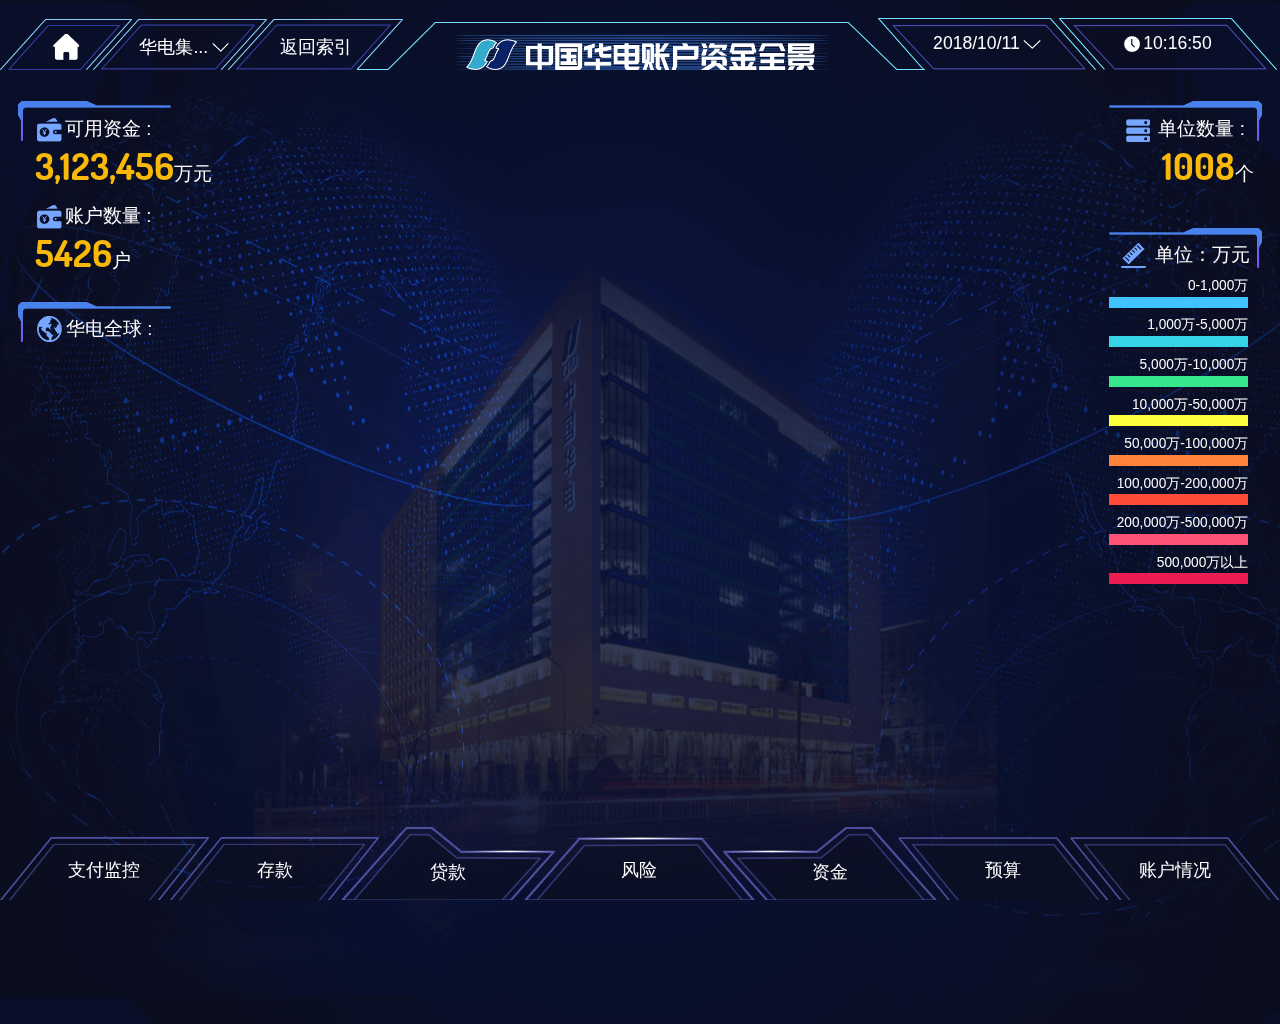
==== index.html @ 4dc5e6ac "第一次提交" ====
<!DOCTYPE html>
<html lang="en">
<head>
    <meta charset="UTF-8">
    <meta http-equiv="X-UA-Compatible" content="IE=edge,chrome=1">
    <meta name="viewport" content="width=device-width, initial-scale=1.0">
    <title>首页</title>
    <link rel="stylesheet" type="text/css" href="css/default.css" />
    <link rel="stylesheet" type="text/css" href="css/component.css" />
    <link rel="stylesheet" type="text/css" href="css/animations.css" />
    <link rel="stylesheet"  type="text/css" href="css/index.css">
    <script src="js/modernizr.custom.js"></script>
    <script src="js/jquery-3.1.0.min.js"></script>
    <script src="js/init.js"></script>
</head>
<body>

        <div id="pt-main" class="pt-perspective">
            <div class="pt-page ">
                <div style="background:green;width:100%;height:100%;">
                </div>
            </div>
            <div class="pt-page">
                <div style="background:gray;width:100%;height:100%;">
                </div>
            </div>
            <div class="pt-page">
                <div style="background:blue;width:100%;height:100%;">

                </div>
            </div>
            <div class="pt-page">
                <div style="background:red;width:100%;height:100%;">
                    <iframe src="meau.html" frameborder="0" width="100%" height="100%"></iframe>
                </div>
            </div>
            <div class="pt-page ">
                <div style="width:100%;height:100%;">
                    <iframe src="capital.html" frameborder="0" width="100%" height="100%"></iframe>
                </div>
            </div>
            <div class="pt-page ">
                <div style="background:blue;width:100%;height:100%;">
                </div>
            </div>
            <div class="pt-page ">
                <div style="background:blue;width:100%;height:100%;">
                </div>
            </div>
            <div class="pt-page">
                <div style="background:blue;width:100%;height:100%;">
                </div>
            </div>
            <div class="pt-page">
                <div style="background:blue;width:100%;height:100%;">
                </div>
            </div>
        </div>
        <ul class="tab">
            <li class="tabItem pay">支付监控</li>
            <li class="tabItem deposit">存款</li>
            <li class="tabItem loan">贷款</li>
            <li class="tabItem risk">风险</li>
            <li class="tabItem capital">资金</li>
            <li class="tabItem budget">预算</li>
            <li class="tabItem account">账户情况</li>
        </ul>
        <script src="js/jquery.dlmenu.js"></script>
        <script src="js/pagetransitions.js"></script>
</body>
</html>
---- css/default.css ----
/* General Demo Style */

@font-face {
	font-weight: normal;
	font-style: normal;
}

*, *:after, *:before { -webkit-box-sizing: border-box; -moz-box-sizing: border-box; box-sizing: border-box; }
body, html { padding: 0; margin: 0;}

/* Clearfix hack by Nicolas Gallagher: http://nicolasgallagher.com/micro-clearfix-hack/ */
.clearfix:before, .clearfix:after { content: " "; display: table; }
.clearfix:after { clear: both; }

body {
	font-family:PingFangSC-Regular, sans-serif;
	color: #fff;
	overflow: hidden;
	width:100%;
	height:100%;
	min-width:980px;
	min-height:1024px;
}
*{
	box-sizing: border-box;
	-webkit-text-size-adjust: none;
}
body,div,dl,dt,dd,ul,ol,li,h1,h2,h3,h4,h5,h6,pre,form,
fieldset,input,textarea,p,blockquote,th,td {
	margin:0;
	padding:0;
}

table {
	border-collapse:collapse;
	border-spacing:0;
}
fieldset,img {
	border:0;
}
address,caption,cite,code,dfn,em,strong,th,var {
	font-style:normal;
	font-weight:normal;
}
ol,ul {
	list-style:none;
}
caption,th {
	text-align:left;
}
/* Header Style */
.codrops-top {
	background: #fff;
	background: rgba(255, 255, 255, 0.1);
	text-transform: uppercase;
	position: fixed;
	width: 100%;
	font-size: 0.68em;
	line-height: 2.2;
	z-index: 50000;
	top: 0;
	left: 0;
}

.codrops-top a {
	padding: 0 1em;
	letter-spacing: 0.1em;
	color: #fff;
	display: inline-block;
}

.codrops-top a:hover {
	background: rgba(255,255,255,0.2);
}

.codrops-top span.right {
	float: right;
}

.codrops-top span.right a {
	float: left;
	display: block;
}

.codrops-icon:before {
	font-family: 'codropsicons';
	margin: 0 4px;
	speak: none;
	font-style: normal;
	font-weight: normal;
	font-variant: normal;
	text-transform: none;
	line-height: 1;
	-webkit-font-smoothing: antialiased;
}
.codrops-icon-drop:before {
	content: "\e001";
}
.codrops-icon-prev:before {
	content: "\e004";
}
.codrops-icon-archive:before {
	content: "\e002";
}
.codrops-icon-next:before {
	content: "\e000";
}
.codrops-icon-about:before {
	content: "\e003";
}

@media screen and (max-width: 25em) { 
	.codrops-icon span {
		display: none;
	}
}

@font-face {
	font-family: num;
	src: url('../font/dosis.ttf');
}
---- css/component.css ----
html, body { height: 100%; }

.pt-perspective {
	position: relative;
	width: 100%;
	height: 100%;
	-webkit-perspective: 1200px;
	-moz-perspective: 1200px;
	perspective: 1200px;
}

.pt-page {
	width: 100%;
	height: 100%;
	position: absolute;
	top: 0;
	left: 0;
	visibility: hidden;
	overflow: hidden;
	-webkit-backface-visibility: hidden;
	-moz-backface-visibility: hidden;
	backface-visibility: hidden;
	-webkit-transform: translate3d(0, 0, 0);
	-moz-transform: translate3d(0, 0, 0);
	transform: translate3d(0, 0, 0);
	-webkit-transform-style: preserve-3d;
	-moz-transform-style: preserve-3d;
	transform-style: preserve-3d;
}

.pt-page-current,
.no-js .pt-page {
	visibility: visible;
	z-index: 1;
}

.no-js body {
	overflow: auto;
}

.pt-page-ontop {
	z-index: 999;
}

/* Text Styles, Colors, Backgrounds */

.pt-page h1 {
	position: absolute;
	font-weight: 300;
	font-size: 4.4em;
	line-height: 1;
	letter-spacing: 6px;
	margin: 0;
	top: 12%;
	width: 100%;
	text-align: center;
	text-transform: uppercase;
	word-spacing: -0.3em;
}

.pt-page h1 span {
	font-family: 'Satisfy', serif;
	font-weight: 400;
	font-size: 40%;
	text-transform: none;
	word-spacing: 0;
	letter-spacing: 0;
	display: block;
	opacity: 0.4;
}

.pt-page h1 strong {
	color: rgba(0,0,0,0.1);
}

.pt-page-1 {
	background: #0ac2d2;
}

.pt-page-2 {
	background: #7bb7fa;
}

.pt-page-3 {
	background: #60d7a9;
}

.pt-page-4 {
	background: #fdc162;
}

.pt-page-5 {
	background: #fd6a62;
}

.pt-page-6 {
	background: #f68dbb;
}

/* Triggers (menu and button) */

.pt-triggers {
	position: absolute;
	width: 300px;
	z-index: 999999;
	top: 12%;
	left: 50%;
	margin-top: 130px;
	-webkit-transform: translateX(-50%);
	-moz-transform: translateX(-50%);
	-ms-transform: translateX(-50%); 
	transform: translateX(-50%);
}

.no-js .pt-triggers {
	display: none;
}

.pt-triggers .dl-menuwrapper button,
.pt-touch-button {
	border: none;
	font-size: 13px;
	font-weight: 700;
	text-transform: uppercase;
	margin: 10px 0 20px;
	padding: 0px 20px;
	line-height: 50px;
	height: 50px;
	letter-spacing: 1px;
	width: 100%;
	cursor: pointer;
	display: block;
	font-family: 'Lato', Calibri, Arial, sans-serif;
	box-shadow: 0 3px 0 rgba(0,0,0,0.1);
	-webkit-touch-callout: none;
	-webkit-user-select: none;
	-khtml-user-select: none;
	-moz-user-select: none;
	-ms-user-select: none;
	user-select: none;
}

.pt-touch-button {
	background: #fff;
	color: #aaa;
}

.pt-triggers .dl-menuwrapper button {
	margin-bottom: 0;
}

.pt-touch-button:active {
	box-shadow: 0 1px 0 rgba(0,0,0,0.1);
}

.touch .pt-triggers .dl-menuwrapper {
	display: none;
}

.pt-message {
	display: none;
	position: absolute;
	z-index: 99999;
	bottom: 0;
	left: 0;
	width: 100%;
	background: #da475c;
	color: #fff;
	text-align: center;
}

.pt-message p {
	margin: 0;
	line-height: 60px;
	font-size: 26px;
}

.no-cssanimations .pt-message {
	display: block;
}

@media screen and (max-width: 47.4375em) {
	.pt-page h1 {
		font-size: 3em;
	}

	.pt-triggers .dl-menuwrapper {
		display: none;
	}
}

@media screen and (max-height: 45.9em) {
	.pt-triggers .dl-menuwrapper li a {
		padding-top: 2px;
		padding-bottom: 2px;
	}
	.pt-triggers .dl-menuwrapper li.dl-back:after, .dl-menuwrapper li > a:not(:only-child):after {
		line-height: 24px;
	}
}

@media screen and (max-height: 38em) { 
	.pt-triggers .dl-menuwrapper {
		display: none;
	}
}
---- css/animations.css ----
/* animation sets */

/* move from / to  */

.pt-page-moveToLeft {
	-webkit-animation: moveToLeft .6s ease both;
	-moz-animation: moveToLeft .6s ease both;
	animation: moveToLeft .6s ease both;
}

.pt-page-moveFromLeft {
	-webkit-animation: moveFromLeft .6s ease both;
	-moz-animation: moveFromLeft .6s ease both;
	animation: moveFromLeft .6s ease both;
}

.pt-page-moveToRight {
	-webkit-animation: moveToRight .6s ease both;
	-moz-animation: moveToRight .6s ease both;
	animation: moveToRight .6s ease both;
}

.pt-page-moveFromRight {
	-webkit-animation: moveFromRight .6s ease both;
	-moz-animation: moveFromRight .6s ease both;
	animation: moveFromRight .6s ease both;
}

.pt-page-moveToTop {
	-webkit-animation: moveToTop .6s ease both;
	-moz-animation: moveToTop .6s ease both;
	animation: moveToTop .6s ease both;
}

.pt-page-moveFromTop {
	-webkit-animation: moveFromTop .6s ease both;
	-moz-animation: moveFromTop .6s ease both;
	animation: moveFromTop .6s ease both;
}

.pt-page-moveToBottom {
	-webkit-animation: moveToBottom .6s ease both;
	-moz-animation: moveToBottom .6s ease both;
	animation: moveToBottom .6s ease both;
}

.pt-page-moveFromBottom {
	-webkit-animation: moveFromBottom .6s ease both;
	-moz-animation: moveFromBottom .6s ease both;
	animation: moveFromBottom .6s ease both;
}

/* fade */

.pt-page-fade {
	-webkit-animation: fade .7s ease both;
	-moz-animation: fade .7s ease both;
	animation: fade .7s ease both;
}

/* move from / to and fade */

.pt-page-moveToLeftFade {
	-webkit-animation: moveToLeftFade .7s ease both;
	-moz-animation: moveToLeftFade .7s ease both;
	animation: moveToLeftFade .7s ease both;
}

.pt-page-moveFromLeftFade {
	-webkit-animation: moveFromLeftFade .7s ease both;
	-moz-animation: moveFromLeftFade .7s ease both;
	animation: moveFromLeftFade .7s ease both;
}

.pt-page-moveToRightFade {
	-webkit-animation: moveToRightFade .7s ease both;
	-moz-animation: moveToRightFade .7s ease both;
	animation: moveToRightFade .7s ease both;
}

.pt-page-moveFromRightFade {
	-webkit-animation: moveFromRightFade .7s ease both;
	-moz-animation: moveFromRightFade .7s ease both;
	animation: moveFromRightFade .7s ease both;
}

.pt-page-moveToTopFade {
	-webkit-animation: moveToTopFade .7s ease both;
	-moz-animation: moveToTopFade .7s ease both;
	animation: moveToTopFade .7s ease both;
}

.pt-page-moveFromTopFade {
	-webkit-animation: moveFromTopFade .7s ease both;
	-moz-animation: moveFromTopFade .7s ease both;
	animation: moveFromTopFade .7s ease both;
}

.pt-page-moveToBottomFade {
	-webkit-animation: moveToBottomFade .7s ease both;
	-moz-animation: moveToBottomFade .7s ease both;
	animation: moveToBottomFade .7s ease both;
}

.pt-page-moveFromBottomFade {
	-webkit-animation: moveFromBottomFade .7s ease both;
	-moz-animation: moveFromBottomFade .7s ease both;
	animation: moveFromBottomFade .7s ease both;
}

/* move to with different easing */

.pt-page-moveToLeftEasing {
	-webkit-animation: moveToLeft .7s ease-in-out both;
	-moz-animation: moveToLeft .7s ease-in-out both;
	animation: moveToLeft .7s ease-in-out both;
}
.pt-page-moveToRightEasing {
	-webkit-animation: moveToRight .7s ease-in-out both;
	-moz-animation: moveToRight .7s ease-in-out both;
	animation: moveToRight .7s ease-in-out both;
}
.pt-page-moveToTopEasing {
	-webkit-animation: moveToTop .7s ease-in-out both;
	-moz-animation: moveToTop .7s ease-in-out both;
	animation: moveToTop .7s ease-in-out both;
}
.pt-page-moveToBottomEasing {
	-webkit-animation: moveToBottom .7s ease-in-out both;
	-moz-animation: moveToBottom .7s ease-in-out both;
	animation: moveToBottom .7s ease-in-out both;
}

/********************************* keyframes **************************************/

/* move from / to  */

@-webkit-keyframes moveToLeft {
	to { -webkit-transform: translateX(-100%); }
}
@-moz-keyframes moveToLeft {
	to { -moz-transform: translateX(-100%); }
}
@keyframes moveToLeft {
	to { transform: translateX(-100%); }
}

@-webkit-keyframes moveFromLeft {
	from { -webkit-transform: translateX(-100%); }
}
@-moz-keyframes moveFromLeft {
	from { -moz-transform: translateX(-100%); }
}
@keyframes moveFromLeft {
	from { transform: translateX(-100%); }
}

@-webkit-keyframes moveToRight { 
	to { -webkit-transform: translateX(100%); }
}
@-moz-keyframes moveToRight { 
	to { -moz-transform: translateX(100%); }
}
@keyframes moveToRight { 
	to { transform: translateX(100%); }
}

@-webkit-keyframes moveFromRight {
	from { -webkit-transform: translateX(100%); }
}
@-moz-keyframes moveFromRight {
	from { -moz-transform: translateX(100%); }
}
@keyframes moveFromRight {
	from { transform: translateX(100%); }
}

@-webkit-keyframes moveToTop {
	to { -webkit-transform: translateY(-100%); }
}
@-moz-keyframes moveToTop {
	to { -moz-transform: translateY(-100%); }
}
@keyframes moveToTop {
	to { transform: translateY(-100%); }
}

@-webkit-keyframes moveFromTop {
	from { -webkit-transform: translateY(-100%); }
}
@-moz-keyframes moveFromTop {
	from { -moz-transform: translateY(-100%); }
}
@keyframes moveFromTop {
	from { transform: translateY(-100%); }
}

@-webkit-keyframes moveToBottom {
	to { -webkit-transform: translateY(100%); }
}
@-moz-keyframes moveToBottom {
	to { -moz-transform: translateY(100%); }
}
@keyframes moveToBottom {
	to { transform: translateY(100%); }
}

@-webkit-keyframes moveFromBottom {
	from { -webkit-transform: translateY(100%); }
}
@-moz-keyframes moveFromBottom {
	from { -moz-transform: translateY(100%); }
}
@keyframes moveFromBottom {
	from { transform: translateY(100%); }
}

/* fade */

@-webkit-keyframes fade {
	to { opacity: 0.3; }
}
@-moz-keyframes fade {
	to { opacity: 0.3; }
}
@keyframes fade {
	to { opacity: 0.3; }
}

/* move from / to and fade */

@-webkit-keyframes moveToLeftFade {
	to { opacity: 0.3; -webkit-transform: translateX(-100%); }
}
@-moz-keyframes moveToLeftFade {
	to { opacity: 0.3; -moz-transform: translateX(-100%); }
}
@keyframes moveToLeftFade {
	to { opacity: 0.3; transform: translateX(-100%); }
}

@-webkit-keyframes moveFromLeftFade {
	from { opacity: 0.3; -webkit-transform: translateX(-100%); }
}
@-moz-keyframes moveFromLeftFade {
	from { opacity: 0.3; -moz-transform: translateX(-100%); }
}
@keyframes moveFromLeftFade {
	from { opacity: 0.3; transform: translateX(-100%); }
}

@-webkit-keyframes moveToRightFade {
	to { opacity: 0.3; -webkit-transform: translateX(100%); }
}
@-moz-keyframes moveToRightFade {
	to { opacity: 0.3; -moz-transform: translateX(100%); }
}
@keyframes moveToRightFade {
	to { opacity: 0.3; transform: translateX(100%); }
}

@-webkit-keyframes moveFromRightFade {
	from { opacity: 0.3; -webkit-transform: translateX(100%); }
}
@-moz-keyframes moveFromRightFade {
	from { opacity: 0.3; -moz-transform: translateX(100%); }
}
@keyframes moveFromRightFade {
	from { opacity: 0.3; transform: translateX(100%); }
}

@-webkit-keyframes moveToTopFade {
	to { opacity: 0.3; -webkit-transform: translateY(-100%); }
}
@-moz-keyframes moveToTopFade {
	to { opacity: 0.3; -moz-transform: translateY(-100%); }
}
@keyframes moveToTopFade {
	to { opacity: 0.3; transform: translateY(-100%); }
}

@-webkit-keyframes moveFromTopFade {
	from { opacity: 0.3; -webkit-transform: translateY(-100%); }
}
@-moz-keyframes moveFromTopFade {
	from { opacity: 0.3; -moz-transform: translateY(-100%); }
}
@keyframes moveFromTopFade {
	from { opacity: 0.3; transform: translateY(-100%); }
}

@-webkit-keyframes moveToBottomFade {
	to { opacity: 0.3; -webkit-transform: translateY(100%); }
}
@-moz-keyframes moveToBottomFade {
	to { opacity: 0.3; -moz-transform: translateY(100%); }
}
@keyframes moveToBottomFade {
	to { opacity: 0.3; transform: translateY(100%); }
}

@-webkit-keyframes moveFromBottomFade {
	from { opacity: 0.3; -webkit-transform: translateY(100%); }
}
@-moz-keyframes moveFromBottomFade {
	from { opacity: 0.3; -moz-transform: translateY(100%); }
}
@keyframes moveFromBottomFade {
	from { opacity: 0.3; transform: translateY(100%); }
}

/* scale and fade */

.pt-page-scaleDown {
	-webkit-animation: scaleDown .7s ease both;
	-moz-animation: scaleDown .7s ease both;
	animation: scaleDown .7s ease both;
}

.pt-page-scaleUp {
	-webkit-animation: scaleUp .7s ease both;
	-moz-animation: scaleUp .7s ease both;
	animation: scaleUp .7s ease both;
}

.pt-page-scaleUpDown {
	-webkit-animation: scaleUpDown .5s ease both;
	-moz-animation: scaleUpDown .5s ease both;
	animation: scaleUpDown .5s ease both;
}

.pt-page-scaleDownUp {
	-webkit-animation: scaleDownUp .5s ease both;
	-moz-animation: scaleDownUp .5s ease both;
	animation: scaleDownUp .5s ease both;
}

.pt-page-scaleDownCenter {
	-webkit-animation: scaleDownCenter .4s ease-in both;
	-moz-animation: scaleDownCenter .4s ease-in both;
	animation: scaleDownCenter .4s ease-in both;
}

.pt-page-scaleUpCenter {
	-webkit-animation: scaleUpCenter .4s ease-out both;
	-moz-animation: scaleUpCenter .4s ease-out both;
	animation: scaleUpCenter .4s ease-out both;
}

/********************************* keyframes **************************************/

/* scale and fade */

@-webkit-keyframes scaleDown {
	to { opacity: 0; -webkit-transform: scale(.8); }
}
@-moz-keyframes scaleDown {
	to { opacity: 0; -moz-transform: scale(.8); }
}
@keyframes scaleDown {
	to { opacity: 0; transform: scale(.8); }
}

@-webkit-keyframes scaleUp {
	from { opacity: 0; -webkit-transform: scale(.8); }
}
@-moz-keyframes scaleUp {
	from { opacity: 0; -moz-transform: scale(.8); }
}
@keyframes scaleUp {
	from { opacity: 0; transform: scale(.8); }
}

@-webkit-keyframes scaleUpDown {
	from { opacity: 0; -webkit-transform: scale(1.2); }
}
@-moz-keyframes scaleUpDown {
	from { opacity: 0; -moz-transform: scale(1.2); }
}
@keyframes scaleUpDown {
	from { opacity: 0; transform: scale(1.2); }
}

@-webkit-keyframes scaleDownUp {
	to { opacity: 0; -webkit-transform: scale(1.2); }
}
@-moz-keyframes scaleDownUp {
	to { opacity: 0; -moz-transform: scale(1.2); }
}
@keyframes scaleDownUp {
	to { opacity: 0; transform: scale(1.2); }
}

@-webkit-keyframes scaleDownCenter {
	to { opacity: 0; -webkit-transform: scale(.7); }
}
@-moz-keyframes scaleDownCenter {
	to { opacity: 0; -moz-transform: scale(.7); }
}
@keyframes scaleDownCenter {
	to { opacity: 0; transform: scale(.7); }
}

@-webkit-keyframes scaleUpCenter {
	from { opacity: 0; -webkit-transform: scale(.7); }
}
@-moz-keyframes scaleUpCenter {
	from { opacity: 0; -moz-transform: scale(.7); }
}
@keyframes scaleUpCenter {
	from { opacity: 0; transform: scale(.7); }
}

/* rotate sides first and scale */

.pt-page-rotateRightSideFirst {
	-webkit-transform-origin: 0% 50%;
	-webkit-animation: rotateRightSideFirst .8s both ease-in;
	-moz-transform-origin: 0% 50%;
	-moz-animation: rotateRightSideFirst .8s both ease-in;
	transform-origin: 0% 50%;
	animation: rotateRightSideFirst .8s both ease-in;
}
.pt-page-rotateLeftSideFirst {
	-webkit-transform-origin: 100% 50%;
	-webkit-animation: rotateLeftSideFirst .8s both ease-in;
	-moz-transform-origin: 100% 50%;
	-moz-animation: rotateLeftSideFirst .8s both ease-in;
	transform-origin: 100% 50%;
	animation: rotateLeftSideFirst .8s both ease-in;
}
.pt-page-rotateTopSideFirst {
	-webkit-transform-origin: 50% 100%;
	-webkit-animation: rotateTopSideFirst .8s both ease-in;
	-moz-transform-origin: 50% 100%;
	-moz-animation: rotateTopSideFirst .8s both ease-in;
	transform-origin: 50% 100%;
	animation: rotateTopSideFirst .8s both ease-in;
}
.pt-page-rotateBottomSideFirst {
	-webkit-transform-origin: 50% 0%;
	-webkit-animation: rotateBottomSideFirst .8s both ease-in;
	-moz-transform-origin: 50% 0%;
	-moz-animation: rotateBottomSideFirst .8s both ease-in;
	transform-origin: 50% 0%;
	animation: rotateBottomSideFirst .8s both ease-in;
}

/* flip */

.pt-page-flipOutRight {
	-webkit-transform-origin: 50% 50%;
	-webkit-animation: flipOutRight .5s both ease-in;
	-moz-transform-origin: 50% 50%;
	-moz-animation: flipOutRight .5s both ease-in;
	transform-origin: 50% 50%;
	animation: flipOutRight .5s both ease-in;
}
.pt-page-flipInLeft {
	-webkit-transform-origin: 50% 50%;
	-webkit-animation: flipInLeft .5s both ease-out;
	-moz-transform-origin: 50% 50%;
	-moz-animation: flipInLeft .5s both ease-out;
	transform-origin: 50% 50%;
	animation: flipInLeft .5s both ease-out;
}
.pt-page-flipOutLeft {
	-webkit-transform-origin: 50% 50%;
	-webkit-animation: flipOutLeft .5s both ease-in;
	-moz-transform-origin: 50% 50%;
	-moz-animation: flipOutLeft .5s both ease-in;
	transform-origin: 50% 50%;
	animation: flipOutLeft .5s both ease-in;
}
.pt-page-flipInRight {
	-webkit-transform-origin: 50% 50%;
	-webkit-animation: flipInRight .5s both ease-out;
	-moz-transform-origin: 50% 50%;
	-moz-animation: flipInRight .5s both ease-out;
	transform-origin: 50% 50%;
	animation: flipInRight .5s both ease-out;
}
.pt-page-flipOutTop {
	-webkit-transform-origin: 50% 50%;
	-webkit-animation: flipOutTop .5s both ease-in;
	-moz-transform-origin: 50% 50%;
	-moz-animation: flipOutTop .5s both ease-in;
	transform-origin: 50% 50%;
	animation: flipOutTop .5s both ease-in;
}
.pt-page-flipInBottom {
	-webkit-transform-origin: 50% 50%;
	-webkit-animation: flipInBottom .5s both ease-out;
	-moz-transform-origin: 50% 50%;
	-moz-animation: flipInBottom .5s both ease-out;
	transform-origin: 50% 50%;
	animation: flipInBottom .5s both ease-out;
}
.pt-page-flipOutBottom {
	-webkit-transform-origin: 50% 50%;
	-webkit-animation: flipOutBottom .5s both ease-in;
	-moz-transform-origin: 50% 50%;
	-moz-animation: flipOutBottom .5s both ease-in;
	transform-origin: 50% 50%;
	animation: flipOutBottom .5s both ease-in;
}
.pt-page-flipInTop {
	-webkit-transform-origin: 50% 50%;
	-webkit-animation: flipInTop .5s both ease-out;
	-moz-transform-origin: 50% 50%;
	-moz-animation: flipInTop .5s both ease-out;
	transform-origin: 50% 50%;
	animation: flipInTop .5s both ease-out;
}

/* rotate fall */

.pt-page-rotateFall {
	-webkit-transform-origin: 0% 0%;
	-webkit-animation: rotateFall 1s both ease-in;
	-moz-transform-origin: 0% 0%;
	-moz-animation: rotateFall 1s both ease-in;
	transform-origin: 0% 0%;
	animation: rotateFall 1s both ease-in;
}

/* rotate newspaper */
.pt-page-rotateOutNewspaper {
	-webkit-transform-origin: 50% 50%;
	-webkit-animation: rotateOutNewspaper .5s both ease-in;
	-moz-transform-origin: 50% 50%;
	-moz-animation: rotateOutNewspaper .5s both ease-in;
	transform-origin: 50% 50%;
	animation: rotateOutNewspaper .5s both ease-in;
}
.pt-page-rotateInNewspaper {
	-webkit-transform-origin: 50% 50%;
	-webkit-animation: rotateInNewspaper .5s both ease-out;
	-moz-transform-origin: 50% 50%;
	-moz-animation: rotateInNewspaper .5s both ease-out;
	transform-origin: 50% 50%;
	animation: rotateInNewspaper .5s both ease-out;
}

/* push */
.pt-page-rotatePushLeft {
	-webkit-transform-origin: 0% 50%;
	-webkit-animation: rotatePushLeft .8s both ease;
	-moz-transform-origin: 0% 50%;
	-moz-animation: rotatePushLeft .8s both ease;
	transform-origin: 0% 50%;
	animation: rotatePushLeft .8s both ease;
}
.pt-page-rotatePushRight {
	-webkit-transform-origin: 100% 50%;
	-webkit-animation: rotatePushRight .8s both ease;
	-moz-transform-origin: 100% 50%;
	-moz-animation: rotatePushRight .8s both ease;
	transform-origin: 100% 50%;
	animation: rotatePushRight .8s both ease;
}
.pt-page-rotatePushTop {
	-webkit-transform-origin: 50% 0%;
	-webkit-animation: rotatePushTop .8s both ease;
	-moz-transform-origin: 50% 0%;
	-moz-animation: rotatePushTop .8s both ease;
	transform-origin: 50% 0%;
	animation: rotatePushTop .8s both ease;
}
.pt-page-rotatePushBottom {
	-webkit-transform-origin: 50% 100%;
	-webkit-animation: rotatePushBottom .8s both ease;
	-moz-transform-origin: 50% 100%;
	-moz-animation: rotatePushBottom .8s both ease;
	transform-origin: 50% 100%;
	animation: rotatePushBottom .8s both ease;
}

/* pull */
.pt-page-rotatePullRight {
	-webkit-transform-origin: 100% 50%;
	-webkit-animation: rotatePullRight .5s both ease;
	-moz-transform-origin: 100% 50%;
	-moz-animation: rotatePullRight .5s both ease;
	transform-origin: 100% 50%;
	animation: rotatePullRight .5s both ease;
}
.pt-page-rotatePullLeft {
	-webkit-transform-origin: 0% 50%;
	-webkit-animation: rotatePullLeft .5s both ease;
	-moz-transform-origin: 0% 50%;
	-moz-animation: rotatePullLeft .5s both ease;
	transform-origin: 0% 50%;
	animation: rotatePullLeft .5s both ease;
}
.pt-page-rotatePullTop {
	-webkit-transform-origin: 50% 0%;
	-webkit-animation: rotatePullTop .5s both ease;
	-moz-transform-origin: 50% 0%;
	-moz-animation: rotatePullTop .5s both ease;
	transform-origin: 50% 0%;
	animation: rotatePullTop .5s both ease;
}
.pt-page-rotatePullBottom {
	-webkit-transform-origin: 50% 100%;
	-webkit-animation: rotatePullBottom .5s both ease;
	-moz-transform-origin: 50% 100%;
	-moz-animation: rotatePullBottom .5s both ease;
	transform-origin: 50% 100%;
	animation: rotatePullBottom .5s both ease;
}

/* fold */
.pt-page-rotateFoldRight {
	-webkit-transform-origin: 0% 50%;
	-webkit-animation: rotateFoldRight .7s both ease;
	-moz-transform-origin: 0% 50%;
	-moz-animation: rotateFoldRight .7s both ease;
	transform-origin: 0% 50%;
	animation: rotateFoldRight .7s both ease;
}
.pt-page-rotateFoldLeft {
	-webkit-transform-origin: 100% 50%;
	-webkit-animation: rotateFoldLeft .7s both ease;
	-moz-transform-origin: 100% 50%;
	-moz-animation: rotateFoldLeft .7s both ease;
	transform-origin: 100% 50%;
	animation: rotateFoldLeft .7s both ease;
}
.pt-page-rotateFoldTop {
	-webkit-transform-origin: 50% 100%;
	-webkit-animation: rotateFoldTop .7s both ease;
	-moz-transform-origin: 50% 100%;
	-moz-animation: rotateFoldTop .7s both ease;
	transform-origin: 50% 100%;
	animation: rotateFoldTop .7s both ease;
}
.pt-page-rotateFoldBottom {
	-webkit-transform-origin: 50% 0%;
	-webkit-animation: rotateFoldBottom .7s both ease;
	-moz-transform-origin: 50% 0%;
	-moz-animation: rotateFoldBottom .7s both ease;
	transform-origin: 50% 0%;
	animation: rotateFoldBottom .7s both ease;
}

/* unfold */
.pt-page-rotateUnfoldLeft {
	-webkit-transform-origin: 100% 50%;
	-webkit-animation: rotateUnfoldLeft .7s both ease;
	-moz-transform-origin: 100% 50%;
	-moz-animation: rotateUnfoldLeft .7s both ease;
	transform-origin: 100% 50%;
	animation: rotateUnfoldLeft .7s both ease;
}
.pt-page-rotateUnfoldRight {
	-webkit-transform-origin: 0% 50%;
	-webkit-animation: rotateUnfoldRight .7s both ease;
	-moz-transform-origin: 0% 50%;
	-moz-animation: rotateUnfoldRight .7s both ease;
	transform-origin: 0% 50%;
	animation: rotateUnfoldRight .7s both ease;
}
.pt-page-rotateUnfoldTop {
	-webkit-transform-origin: 50% 100%;
	-webkit-animation: rotateUnfoldTop .7s both ease;
	-moz-transform-origin: 50% 100%;
	-moz-animation: rotateUnfoldTop .7s both ease;
	transform-origin: 50% 100%;
	animation: rotateUnfoldTop .7s both ease;
}
.pt-page-rotateUnfoldBottom {
	-webkit-transform-origin: 50% 0%;
	-webkit-animation: rotateUnfoldBottom .7s both ease;
	-moz-transform-origin: 50% 0%;
	-moz-animation: rotateUnfoldBottom .7s both ease;
	transform-origin: 50% 0%;
	animation: rotateUnfoldBottom .7s both ease;
}

/* room walls */
.pt-page-rotateRoomLeftOut {
	-webkit-transform-origin: 100% 50%;
	-webkit-animation: rotateRoomLeftOut .8s both ease;
	-moz-transform-origin: 100% 50%;
	-moz-animation: rotateRoomLeftOut .8s both ease;
	transform-origin: 100% 50%;
	animation: rotateRoomLeftOut .8s both ease;
}
.pt-page-rotateRoomLeftIn {
	-webkit-transform-origin: 0% 50%;
	-webkit-animation: rotateRoomLeftIn .8s both ease;
	-moz-transform-origin: 0% 50%;
	-moz-animation: rotateRoomLeftIn .8s both ease;
	transform-origin: 0% 50%;
	animation: rotateRoomLeftIn .8s both ease;
}
.pt-page-rotateRoomRightOut {
	-webkit-transform-origin: 0% 50%;
	-webkit-animation: rotateRoomRightOut .8s both ease;
	-moz-transform-origin: 0% 50%;
	-moz-animation: rotateRoomRightOut .8s both ease;
	transform-origin: 0% 50%;
	animation: rotateRoomRightOut .8s both ease;
}
.pt-page-rotateRoomRightIn {
	-webkit-transform-origin: 100% 50%;
	-webkit-animation: rotateRoomRightIn .8s both ease;
	-moz-transform-origin: 100% 50%;
	-moz-animation: rotateRoomRightIn .8s both ease;
	transform-origin: 100% 50%;
	animation: rotateRoomRightIn .8s both ease;
}
.pt-page-rotateRoomTopOut {
	-webkit-transform-origin: 50% 100%;
	-webkit-animation: rotateRoomTopOut .8s both ease;
	-moz-transform-origin: 50% 100%;
	-moz-animation: rotateRoomTopOut .8s both ease;
	transform-origin: 50% 100%;
	animation: rotateRoomTopOut .8s both ease;
}
.pt-page-rotateRoomTopIn {
	-webkit-transform-origin: 50% 0%;
	-webkit-animation: rotateRoomTopIn .8s both ease;
	-moz-transform-origin: 50% 0%;
	-moz-animation: rotateRoomTopIn .8s both ease;
	transform-origin: 50% 0%;
	animation: rotateRoomTopIn .8s both ease;
}
.pt-page-rotateRoomBottomOut {
	-webkit-transform-origin: 50% 0%;
	-webkit-animation: rotateRoomBottomOut .8s both ease;
	-moz-transform-origin: 50% 0%;
	-moz-animation: rotateRoomBottomOut .8s both ease;
	transform-origin: 50% 0%;
	animation: rotateRoomBottomOut .8s both ease;
}
.pt-page-rotateRoomBottomIn {
	-webkit-transform-origin: 50% 100%;
	-webkit-animation: rotateRoomBottomIn .8s both ease;
	-moz-transform-origin: 50% 100%;
	-moz-animation: rotateRoomBottomIn .8s both ease;
	transform-origin: 50% 100%;
	animation: rotateRoomBottomIn .8s both ease;
}

/* cube */
.pt-page-rotateCubeLeftOut {
	-webkit-transform-origin: 100% 50%;
	-webkit-animation: rotateCubeLeftOut .6s both ease-in;
	-moz-transform-origin: 100% 50%;
	-moz-animation: rotateCubeLeftOut .6s both ease-in;
	transform-origin: 100% 50%;
	animation: rotateCubeLeftOut .6s both ease-in;
}
.pt-page-rotateCubeLeftIn {
	-webkit-transform-origin: 0% 50%;
	-webkit-animation: rotateCubeLeftIn .6s both ease-in;
	-moz-transform-origin: 0% 50%;
	-moz-animation: rotateCubeLeftIn .6s both ease-in;
	transform-origin: 0% 50%;
	animation: rotateCubeLeftIn .6s both ease-in;
}
.pt-page-rotateCubeRightOut {
	-webkit-transform-origin: 0% 50%;
	-webkit-animation: rotateCubeRightOut .6s both ease-in;
	-moz-transform-origin: 0% 50%;
	-moz-animation: rotateCubeRightOut .6s both ease-in;
	transform-origin: 0% 50%;
	animation: rotateCubeRightOut .6s both ease-in;
}
.pt-page-rotateCubeRightIn {
	-webkit-transform-origin: 100% 50%;
	-webkit-animation: rotateCubeRightIn .6s both ease-in;
	-moz-transform-origin: 100% 50%;
	-moz-animation: rotateCubeRightIn .6s both ease-in;
	transform-origin: 100% 50%;
	animation: rotateCubeRightIn .6s both ease-in;
}
.pt-page-rotateCubeTopOut {
	-webkit-transform-origin: 50% 100%;
	-webkit-animation: rotateCubeTopOut .6s both ease-in;
	-moz-transform-origin: 50% 100%;
	-moz-animation: rotateCubeTopOut .6s both ease-in;
	transform-origin: 50% 100%;
	animation: rotateCubeTopOut .6s both ease-in;
}
.pt-page-rotateCubeTopIn {
	-webkit-transform-origin: 50% 0%;
	-webkit-animation: rotateCubeTopIn .6s both ease-in;
	-moz-transform-origin: 50% 0%;
	-moz-animation: rotateCubeTopIn .6s both ease-in;
	transform-origin: 50% 0%;
	animation: rotateCubeTopIn .6s both ease-in;
}
.pt-page-rotateCubeBottomOut {
	-webkit-transform-origin: 50% 0%;
	-webkit-animation: rotateCubeBottomOut .6s both ease-in;
	-moz-transform-origin: 50% 0%;
	-moz-animation: rotateCubeBottomOut .6s both ease-in;
	transform-origin: 50% 0%;
	animation: rotateCubeBottomOut .6s both ease-in;
}
.pt-page-rotateCubeBottomIn {
	-webkit-transform-origin: 50% 100%;
	-webkit-animation: rotateCubeBottomIn .6s both ease-in;
	-moz-transform-origin: 50% 100%;
	-moz-animation: rotateCubeBottomIn .6s both ease-in;
	transform-origin: 50% 100%;
	animation: rotateCubeBottomIn .6s both ease-in;
}

/* carousel */
.pt-page-rotateCarouselLeftOut {
	-webkit-transform-origin: 100% 50%;
	-webkit-animation: rotateCarouselLeftOut .8s both ease;
	-moz-transform-origin: 100% 50%;
	-moz-animation: rotateCarouselLeftOut .8s both ease;
	transform-origin: 100% 50%;
	animation: rotateCarouselLeftOut .8s both ease;
}
.pt-page-rotateCarouselLeftIn {
	-webkit-transform-origin: 0% 50%;
	-webkit-animation: rotateCarouselLeftIn .8s both ease;
	-moz-transform-origin: 0% 50%;
	-moz-animation: rotateCarouselLeftIn .8s both ease;
	transform-origin: 0% 50%;
	animation: rotateCarouselLeftIn .8s both ease;
}
.pt-page-rotateCarouselRightOut {
	-webkit-transform-origin: 0% 50%;
	-webkit-animation: rotateCarouselRightOut .8s both ease;
	-moz-transform-origin: 0% 50%;
	-moz-animation: rotateCarouselRightOut .8s both ease;
	transform-origin: 0% 50%;
	animation: rotateCarouselRightOut .8s both ease;
}
.pt-page-rotateCarouselRightIn {
	-webkit-transform-origin: 100% 50%;
	-webkit-animation: rotateCarouselRightIn .8s both ease;
	-moz-transform-origin: 100% 50%;
	-moz-animation: rotateCarouselRightIn .8s both ease;
	transform-origin: 100% 50%;
	animation: rotateCarouselRightIn .8s both ease;
}
.pt-page-rotateCarouselTopOut {
	-webkit-transform-origin: 50% 100%;
	-webkit-animation: rotateCarouselTopOut .8s both ease;
	-moz-transform-origin: 50% 100%;
	-moz-animation: rotateCarouselTopOut .8s both ease;
	transform-origin: 50% 100%;
	animation: rotateCarouselTopOut .8s both ease;
}
.pt-page-rotateCarouselTopIn {
	-webkit-transform-origin: 50% 0%;
	-webkit-animation: rotateCarouselTopIn .8s both ease;
	-moz-transform-origin: 50% 0%;
	-moz-animation: rotateCarouselTopIn .8s both ease;
	transform-origin: 50% 0%;
	animation: rotateCarouselTopIn .8s both ease;
}
.pt-page-rotateCarouselBottomOut {
	-webkit-transform-origin: 50% 0%;
	-webkit-animation: rotateCarouselBottomOut .8s both ease;
	-moz-transform-origin: 50% 0%;
	-moz-animation: rotateCarouselBottomOut .8s both ease;
	transform-origin: 50% 0%;
	animation: rotateCarouselBottomOut .8s both ease;
}
.pt-page-rotateCarouselBottomIn {
	-webkit-transform-origin: 50% 100%;
	-webkit-animation: rotateCarouselBottomIn .8s both ease;
	-moz-transform-origin: 50% 100%;
	-moz-animation: rotateCarouselBottomIn .8s both ease;
	transform-origin: 50% 100%;
	animation: rotateCarouselBottomIn .8s both ease;
}

/* sides */
.pt-page-rotateSidesOut {
	-webkit-transform-origin: -50% 50%;
	-webkit-animation: rotateSidesOut .5s both ease-in;
	-moz-transform-origin: -50% 50%;
	-moz-animation: rotateSidesOut .5s both ease-in;
	transform-origin: -50% 50%;
	animation: rotateSidesOut .5s both ease-in;
}
.pt-page-rotateSidesIn {
	-webkit-transform-origin: 150% 50%;
	-webkit-animation: rotateSidesIn .5s both ease-out;
	-moz-transform-origin: 150% 50%;
	-moz-animation: rotateSidesIn .5s both ease-out;
	transform-origin: 150% 50%;
	animation: rotateSidesIn .5s both ease-out;
}

/* slide */
.pt-page-rotateSlideOut {
	-webkit-animation: rotateSlideOut 1s both ease;
	-moz-animation: rotateSlideOut 1s both ease;
	animation: rotateSlideOut 1s both ease;
}
.pt-page-rotateSlideIn {
	-webkit-animation: rotateSlideIn 1s both ease;
	-moz-animation: rotateSlideIn 1s both ease;
	animation: rotateSlideIn 1s both ease;
}

/********************************* keyframes **************************************/

/* rotate sides first and scale */

@-webkit-keyframes rotateRightSideFirst {
	40% { -webkit-transform: rotateY(15deg); opacity: .8; -webkit-animation-timing-function: ease-out; }
	100% { -webkit-transform: scale(0.8) translateZ(-200px); opacity:0; }
}
@-moz-keyframes rotateRightSideFirst {
	40% { -moz-transform: rotateY(15deg); opacity: .8; -moz-animation-timing-function: ease-out; }
	100% { -moz-transform: scale(0.8) translateZ(-200px); opacity:0; }
}
@keyframes rotateRightSideFirst {
	40% { transform: rotateY(15deg); opacity: .8; animation-timing-function: ease-out; }
	100% { transform: scale(0.8) translateZ(-200px); opacity:0; }
}

@-webkit-keyframes rotateLeftSideFirst {
	40% { -webkit-transform: rotateY(-15deg); opacity: .8; -webkit-animation-timing-function: ease-out; }
	100% { -webkit-transform: scale(0.8) translateZ(-200px); opacity:0; }
}
@-moz-keyframes rotateLeftSideFirst {
	40% { -moz-transform: rotateY(-15deg); opacity: .8; -moz-animation-timing-function: ease-out; }
	100% { -moz-transform: scale(0.8) translateZ(-200px); opacity:0; }
}
@keyframes rotateLeftSideFirst {
	40% { transform: rotateY(-15deg); opacity: .8; animation-timing-function: ease-out; }
	100% { transform: scale(0.8) translateZ(-200px); opacity:0; }
}

@-webkit-keyframes rotateTopSideFirst {
	40% { -webkit-transform: rotateX(15deg); opacity: .8; -webkit-animation-timing-function: ease-out; }
	100% { -webkit-transform: scale(0.8) translateZ(-200px); opacity:0; }
}
@-moz-keyframes rotateTopSideFirst {
	40% { -moz-transform: rotateX(15deg); opacity: .8; -moz-animation-timing-function: ease-out; }
	100% { -moz-transform: scale(0.8) translateZ(-200px); opacity:0; }
}
@keyframes rotateTopSideFirst {
	40% { transform: rotateX(15deg); opacity: .8; animation-timing-function: ease-out; }
	100% { transform: scale(0.8) translateZ(-200px); opacity:0; }
}

@-webkit-keyframes rotateBottomSideFirst {
	40% { -webkit-transform: rotateX(-15deg); opacity: .8; -webkit-animation-timing-function: ease-out; }
	100% { -webkit-transform: scale(0.8) translateZ(-200px); opacity:0; }
}
@-moz-keyframes rotateBottomSideFirst {
	40% { -moz-transform: rotateX(-15deg); opacity: .8; -moz-animation-timing-function: ease-out; }
	100% { -moz-transform: scale(0.8) translateZ(-200px); opacity:0; }
}
@keyframes rotateBottomSideFirst {
	40% { transform: rotateX(-15deg); opacity: .8; animation-timing-function: ease-out; }
	100% { transform: scale(0.8) translateZ(-200px); opacity:0; }
}

/* flip */

@-webkit-keyframes flipOutRight {
	to { -webkit-transform: translateZ(-1000px) rotateY(90deg); opacity: 0.2; }
}
@-moz-keyframes flipOutRight {
	to { -moz-transform: translateZ(-1000px) rotateY(90deg); opacity: 0.2; }
}
@keyframes flipOutRight {
	to { transform: translateZ(-1000px) rotateY(90deg); opacity: 0.2; }
}

@-webkit-keyframes flipInLeft {
	from { -webkit-transform: translateZ(-1000px) rotateY(-90deg); opacity: 0.2; }
}
@-moz-keyframes flipInLeft {
	from { -moz-transform: translateZ(-1000px) rotateY(-90deg); opacity: 0.2; }
}
@keyframes flipInLeft {
	from { transform: translateZ(-1000px) rotateY(-90deg); opacity: 0.2; }
}

@-webkit-keyframes flipOutLeft {
	to { -webkit-transform: translateZ(-1000px) rotateY(-90deg); opacity: 0.2; }
}
@-moz-keyframes flipOutLeft {
	to { -moz-transform: translateZ(-1000px) rotateY(-90deg); opacity: 0.2; }
}
@keyframes flipOutLeft {
	to { transform: translateZ(-1000px) rotateY(-90deg); opacity: 0.2; }
}

@-webkit-keyframes flipInRight {
	from { -webkit-transform: translateZ(-1000px) rotateY(90deg); opacity: 0.2; }
}
@-moz-keyframes flipInRight {
	from { -moz-transform: translateZ(-1000px) rotateY(90deg); opacity: 0.2; }
}
@keyframes flipInRight {
	from { transform: translateZ(-1000px) rotateY(90deg); opacity: 0.2; }
}

@-webkit-keyframes flipOutTop {
	to { -webkit-transform: translateZ(-1000px) rotateX(90deg); opacity: 0.2; }
}
@-moz-keyframes flipOutTop {
	to { -moz-transform: translateZ(-1000px) rotateX(90deg); opacity: 0.2; }
}
@keyframes flipOutTop {
	to { transform: translateZ(-1000px) rotateX(90deg); opacity: 0.2; }
}

@-webkit-keyframes flipInBottom {
	from { -webkit-transform: translateZ(-1000px) rotateX(-90deg); opacity: 0.2; }
}
@-moz-keyframes flipInBottom {
	from { -moz-transform: translateZ(-1000px) rotateX(-90deg); opacity: 0.2; }
}
@keyframes flipInBottom {
	from { transform: translateZ(-1000px) rotateX(-90deg); opacity: 0.2; }
}

@-webkit-keyframes flipOutBottom {
	to { -webkit-transform: translateZ(-1000px) rotateX(-90deg); opacity: 0.2; }
}
@-moz-keyframes flipOutBottom {
	to { -moz-transform: translateZ(-1000px) rotateX(-90deg); opacity: 0.2; }
}
@keyframes flipOutBottom {
	to { transform: translateZ(-1000px) rotateX(-90deg); opacity: 0.2; }
}

@-webkit-keyframes flipInTop {
	from { -webkit-transform: translateZ(-1000px) rotateX(90deg); opacity: 0.2; }
}
@-moz-keyframes flipInTop {
	from { -moz-transform: translateZ(-1000px) rotateX(90deg); opacity: 0.2; }
}
@keyframes flipInTop {
	from { transform: translateZ(-1000px) rotateX(90deg); opacity: 0.2; }
}

/* fall */

@-webkit-keyframes rotateFall {
	0% { -webkit-transform: rotateZ(0deg); }
	20% { -webkit-transform: rotateZ(10deg); -webkit-animation-timing-function: ease-out; }
	40% { -webkit-transform: rotateZ(17deg); }
	60% { -webkit-transform: rotateZ(16deg); }
	100% { -webkit-transform: translateY(100%) rotateZ(17deg); }
}
@-moz-keyframes rotateFall {
	0% { -moz-transform: rotateZ(0deg); }
	20% { -moz-transform: rotateZ(10deg); -moz-animation-timing-function: ease-out; }
	40% { -moz-transform: rotateZ(17deg); }
	60% { -moz-transform: rotateZ(16deg); }
	100% { -moz-transform: translateY(100%) rotateZ(17deg); }
}
@keyframes rotateFall {
	0% { transform: rotateZ(0deg); }
	20% { transform: rotateZ(10deg); animation-timing-function: ease-out; }
	40% { transform: rotateZ(17deg); }
	60% { transform: rotateZ(16deg); }
	100% { transform: translateY(100%) rotateZ(17deg); }
}

/* newspaper */

@-webkit-keyframes rotateOutNewspaper {
	to { -webkit-transform: translateZ(-3000px) rotateZ(360deg); opacity: 0; }
}
@-moz-keyframes rotateOutNewspaper {
	to { -moz-transform: translateZ(-3000px) rotateZ(360deg); opacity: 0; }
}
@keyframes rotateOutNewspaper {
	to { transform: translateZ(-3000px) rotateZ(360deg); opacity: 0; }
}

@-webkit-keyframes rotateInNewspaper {
	from { -webkit-transform: translateZ(-3000px) rotateZ(-360deg); opacity: 0; }
}
@-moz-keyframes rotateInNewspaper {
	from { -moz-transform: translateZ(-3000px) rotateZ(-360deg); opacity: 0; }
}
@keyframes rotateInNewspaper {
	from { transform: translateZ(-3000px) rotateZ(-360deg); opacity: 0; }
}

/* push */

@-webkit-keyframes rotatePushLeft {
	to { opacity: 0; -webkit-transform: rotateY(90deg); }
}
@-moz-keyframes rotatePushLeft {
	to { opacity: 0; -moz-transform: rotateY(90deg); }
}
@keyframes rotatePushLeft {
	to { opacity: 0; transform: rotateY(90deg); }
}

@-webkit-keyframes rotatePushRight {
	to { opacity: 0; -webkit-transform: rotateY(-90deg); }
}
@-moz-keyframes rotatePushRight {
	to { opacity: 0; -moz-transform: rotateY(-90deg); }
}
@keyframes rotatePushRight {
	to { opacity: 0; transform: rotateY(-90deg); }
}

@-webkit-keyframes rotatePushTop {
	to { opacity: 0; -webkit-transform: rotateX(-90deg); }
}
@-moz-keyframes rotatePushTop {
	to { opacity: 0; -moz-transform: rotateX(-90deg); }
}
@keyframes rotatePushTop {
	to { opacity: 0; transform: rotateX(-90deg); }
}

@-webkit-keyframes rotatePushBottom {
	to { opacity: 0; -webkit-transform: rotateX(90deg); }
}
@-moz-keyframes rotatePushBottom {
	to { opacity: 0; -moz-transform: rotateX(90deg); }
}
@keyframes rotatePushBottom {
	to { opacity: 0; transform: rotateX(90deg); }
}

/* pull */

@-webkit-keyframes rotatePullRight {
	from { opacity: 0; -webkit-transform: rotateY(-90deg); }
}
@-moz-keyframes rotatePullRight {
	from { opacity: 0; -moz-transform: rotateY(-90deg); }
}
@keyframes rotatePullRight {
	from { opacity: 0; transform: rotateY(-90deg); }
}

@-webkit-keyframes rotatePullLeft {
	from { opacity: 0; -webkit-transform: rotateY(90deg); }
}
@-moz-keyframes rotatePullLeft {
	from { opacity: 0; -moz-transform: rotateY(90deg); }
}
@keyframes rotatePullLeft {
	from { opacity: 0; transform: rotateY(90deg); }
}

@-webkit-keyframes rotatePullTop {
	from { opacity: 0; -webkit-transform: rotateX(-90deg); }
}
@-moz-keyframes rotatePullTop {
	from { opacity: 0; -moz-transform: rotateX(-90deg); }
}
@keyframes rotatePullTop {
	from { opacity: 0; transform: rotateX(-90deg); }
}

@-webkit-keyframes rotatePullBottom {
	from { opacity: 0; -webkit-transform: rotateX(90deg); }
}
@-moz-keyframes rotatePullBottom {
	from { opacity: 0; -moz-transform: rotateX(90deg); }
}
@keyframes rotatePullBottom {
	from { opacity: 0; transform: rotateX(90deg); }
}

/* fold */

@-webkit-keyframes rotateFoldRight {
	to { opacity: 0; -webkit-transform: translateX(100%) rotateY(90deg); }
}
@-moz-keyframes rotateFoldRight {
	to { opacity: 0; -moz-transform: translateX(100%) rotateY(90deg); }
}
@keyframes rotateFoldRight {
	to { opacity: 0; transform: translateX(100%) rotateY(90deg); }
}

@-webkit-keyframes rotateFoldLeft {
	to { opacity: 0; -webkit-transform: translateX(-100%) rotateY(-90deg); }
}
@-moz-keyframes rotateFoldLeft {
	to { opacity: 0; -moz-transform: translateX(-100%) rotateY(-90deg); }
}
@keyframes rotateFoldLeft {
	to { opacity: 0; transform: translateX(-100%) rotateY(-90deg); }
}

@-webkit-keyframes rotateFoldTop {
	to { opacity: 0; -webkit-transform: translateY(-100%) rotateX(90deg); }
}
@-moz-keyframes rotateFoldTop {
	to { opacity: 0; -moz-transform: translateY(-100%) rotateX(90deg); }
}
@keyframes rotateFoldTop {
	to { opacity: 0; transform: translateY(-100%) rotateX(90deg); }
}

@-webkit-keyframes rotateFoldBottom {
	to { opacity: 0; -webkit-transform: translateY(100%) rotateX(-90deg); }
}
@-moz-keyframes rotateFoldBottom {
	to { opacity: 0; -moz-transform: translateY(100%) rotateX(-90deg); }
}
@keyframes rotateFoldBottom {
	to { opacity: 0; transform: translateY(100%) rotateX(-90deg); }
}

/* unfold */

@-webkit-keyframes rotateUnfoldLeft {
	from { opacity: 0; -webkit-transform: translateX(-100%) rotateY(-90deg); }
}
@-moz-keyframes rotateUnfoldLeft {
	from { opacity: 0; -moz-transform: translateX(-100%) rotateY(-90deg); }
}
@keyframes rotateUnfoldLeft {
	from { opacity: 0; transform: translateX(-100%) rotateY(-90deg); }
}

@-webkit-keyframes rotateUnfoldRight {
	from { opacity: 0; -webkit-transform: translateX(100%) rotateY(90deg); }
}
@-moz-keyframes rotateUnfoldRight {
	from { opacity: 0; -moz-transform: translateX(100%) rotateY(90deg); }
}
@keyframes rotateUnfoldRight {
	from { opacity: 0; transform: translateX(100%) rotateY(90deg); }
}

@-webkit-keyframes rotateUnfoldTop {
	from { opacity: 0; -webkit-transform: translateY(-100%) rotateX(90deg); }
}
@-moz-keyframes rotateUnfoldTop {
	from { opacity: 0; -moz-transform: translateY(-100%) rotateX(90deg); }
}
@keyframes rotateUnfoldTop {
	from { opacity: 0; transform: translateY(-100%) rotateX(90deg); }
}

@-webkit-keyframes rotateUnfoldBottom {
	from { opacity: 0; -webkit-transform: translateY(100%) rotateX(-90deg); }
}
@-moz-keyframes rotateUnfoldBottom {
	from { opacity: 0; -moz-transform: translateY(100%) rotateX(-90deg); }
}
@keyframes rotateUnfoldBottom {
	from { opacity: 0; transform: translateY(100%) rotateX(-90deg); }
}

/* room walls */

@-webkit-keyframes rotateRoomLeftOut {
	to { opacity: .3; -webkit-transform: translateX(-100%) rotateY(90deg); }
}
@-moz-keyframes rotateRoomLeftOut {
	to { opacity: .3; -moz-transform: translateX(-100%) rotateY(90deg); }
}
@keyframes rotateRoomLeftOut {
	to { opacity: .3; transform: translateX(-100%) rotateY(90deg); }
}

@-webkit-keyframes rotateRoomLeftIn {
	from { opacity: .3; -webkit-transform: translateX(100%) rotateY(-90deg); }
}
@-moz-keyframes rotateRoomLeftIn {
	from { opacity: .3; -moz-transform: translateX(100%) rotateY(-90deg); }
}
@keyframes rotateRoomLeftIn {
	from { opacity: .3; transform: translateX(100%) rotateY(-90deg); }
}

@-webkit-keyframes rotateRoomRightOut {
	to { opacity: .3; -webkit-transform: translateX(100%) rotateY(-90deg); }
}
@-moz-keyframes rotateRoomRightOut {
	to { opacity: .3; -moz-transform: translateX(100%) rotateY(-90deg); }
}
@keyframes rotateRoomRightOut {
	to { opacity: .3; transform: translateX(100%) rotateY(-90deg); }
}

@-webkit-keyframes rotateRoomRightIn {
	from { opacity: .3; -webkit-transform: translateX(-100%) rotateY(90deg); }
}
@-moz-keyframes rotateRoomRightIn {
	from { opacity: .3; -moz-transform: translateX(-100%) rotateY(90deg); }
}
@keyframes rotateRoomRightIn {
	from { opacity: .3; transform: translateX(-100%) rotateY(90deg); }
}

@-webkit-keyframes rotateRoomTopOut {
	to { opacity: .3; -webkit-transform: translateY(-100%) rotateX(-90deg); }
}
@-moz-keyframes rotateRoomTopOut {
	to { opacity: .3; -moz-transform: translateY(-100%) rotateX(-90deg); }
}
@keyframes rotateRoomTopOut {
	to { opacity: .3; transform: translateY(-100%) rotateX(-90deg); }
}

@-webkit-keyframes rotateRoomTopIn {
	from { opacity: .3; -webkit-transform: translateY(100%) rotateX(90deg); }
}
@-moz-keyframes rotateRoomTopIn {
	from { opacity: .3; -moz-transform: translateY(100%) rotateX(90deg); }
}
@keyframes rotateRoomTopIn {
	from { opacity: .3; transform: translateY(100%) rotateX(90deg); }
}

@-webkit-keyframes rotateRoomBottomOut {
	to { opacity: .3; -webkit-transform: translateY(100%) rotateX(90deg); }
}
@-moz-keyframes rotateRoomBottomOut {
	to { opacity: .3; -moz-transform: translateY(100%) rotateX(90deg); }
}
@keyframes rotateRoomBottomOut {
	to { opacity: .3; transform: translateY(100%) rotateX(90deg); }
}

@-webkit-keyframes rotateRoomBottomIn {
	from { opacity: .3; -webkit-transform: translateY(-100%) rotateX(-90deg); }
}
@-moz-keyframes rotateRoomBottomIn {
	from { opacity: .3; -moz-transform: translateY(-100%) rotateX(-90deg); }
}
@keyframes rotateRoomBottomIn {
	from { opacity: .3; transform: translateY(-100%) rotateX(-90deg); }
}

/* cube */

@-webkit-keyframes rotateCubeLeftOut {
	50% { -webkit-animation-timing-function: ease-out;  -webkit-transform: translateX(-50%) translateZ(-200px) rotateY(-45deg); }
	100% { opacity: .3; -webkit-transform: translateX(-100%) rotateY(-90deg); }
}
@-moz-keyframes rotateCubeLeftOut {
	50% { -moz-animation-timing-function: ease-out;  -moz-transform: translateX(-50%) translateZ(-200px) rotateY(-45deg); }
	100% { opacity: .3; -moz-transform: translateX(-100%) rotateY(-90deg); }
}
@keyframes rotateCubeLeftOut {
	50% { animation-timing-function: ease-out;  transform: translateX(-50%) translateZ(-200px) rotateY(-45deg); }
	100% { opacity: .3; transform: translateX(-100%) rotateY(-90deg); }
}

@-webkit-keyframes rotateCubeLeftIn {
	0% { opacity: .3; -webkit-transform: translateX(100%) rotateY(90deg); }
	50% { -webkit-animation-timing-function: ease-out;  -webkit-transform: translateX(50%) translateZ(-200px) rotateY(45deg); }
}
@-moz-keyframes rotateCubeLeftIn {
	0% { opacity: .3; -moz-transform: translateX(100%) rotateY(90deg); }
	50% { -moz-animation-timing-function: ease-out;  -moz-transform: translateX(50%) translateZ(-200px) rotateY(45deg); }
}
@keyframes rotateCubeLeftIn {
	0% { opacity: .3; transform: translateX(100%) rotateY(90deg); }
	50% { animation-timing-function: ease-out;  transform: translateX(50%) translateZ(-200px) rotateY(45deg); }
}

@-webkit-keyframes rotateCubeRightOut {
	50% { -webkit-animation-timing-function: ease-out; -webkit-transform: translateX(50%) translateZ(-200px) rotateY(45deg); }
	100% { opacity: .3; -webkit-transform: translateX(100%) rotateY(90deg); }
}
@-moz-keyframes rotateCubeRightOut {
	50% { -moz-animation-timing-function: ease-out; -moz-transform: translateX(50%) translateZ(-200px) rotateY(45deg); }
	100% { opacity: .3; -moz-transform: translateX(100%) rotateY(90deg); }
}
@keyframes rotateCubeRightOut {
	50% { animation-timing-function: ease-out; transform: translateX(50%) translateZ(-200px) rotateY(45deg); }
	100% { opacity: .3; transform: translateX(100%) rotateY(90deg); }
}

@-webkit-keyframes rotateCubeRightIn {
	0% { opacity: .3; -webkit-transform: translateX(-100%) rotateY(-90deg); }
	50% { -webkit-animation-timing-function: ease-out; -webkit-transform: translateX(-50%) translateZ(-200px) rotateY(-45deg); }
}
@-moz-keyframes rotateCubeRightIn {
	0% { opacity: .3; -moz-transform: translateX(-100%) rotateY(-90deg); }
	50% { -moz-animation-timing-function: ease-out; -moz-transform: translateX(-50%) translateZ(-200px) rotateY(-45deg); }
}
@keyframes rotateCubeRightIn {
	0% { opacity: .3; transform: translateX(-100%) rotateY(-90deg); }
	50% { animation-timing-function: ease-out; transform: translateX(-50%) translateZ(-200px) rotateY(-45deg); }
}

@-webkit-keyframes rotateCubeTopOut {
	50% { -webkit-animation-timing-function: ease-out; -webkit-transform: translateY(-50%) translateZ(-200px) rotateX(45deg); }
	100% { opacity: .3; -webkit-transform: translateY(-100%) rotateX(90deg); }
}
@-moz-keyframes rotateCubeTopOut {
	50% { -moz-animation-timing-function: ease-out; -moz-transform: translateY(-50%) translateZ(-200px) rotateX(45deg); }
	100% { opacity: .3; -moz-transform: translateY(-100%) rotateX(90deg); }
}
@keyframes rotateCubeTopOut {
	50% { animation-timing-function: ease-out; transform: translateY(-50%) translateZ(-200px) rotateX(45deg); }
	100% { opacity: .3; transform: translateY(-100%) rotateX(90deg); }
}

@-webkit-keyframes rotateCubeTopIn {
	0% { opacity: .3; -webkit-transform: translateY(100%) rotateX(-90deg); }
	50% { -webkit-animation-timing-function: ease-out; -webkit-transform: translateY(50%) translateZ(-200px) rotateX(-45deg); }
}
@-moz-keyframes rotateCubeTopIn {
	0% { opacity: .3; -moz-transform: translateY(100%) rotateX(-90deg); }
	50% { -moz-animation-timing-function: ease-out; -moz-transform: translateY(50%) translateZ(-200px) rotateX(-45deg); }
}
@keyframes rotateCubeTopIn {
	0% { opacity: .3; transform: translateY(100%) rotateX(-90deg); }
	50% { animation-timing-function: ease-out; transform: translateY(50%) translateZ(-200px) rotateX(-45deg); }
}

@-webkit-keyframes rotateCubeBottomOut {
	50% { -webkit-animation-timing-function: ease-out; -webkit-transform: translateY(50%) translateZ(-200px) rotateX(-45deg); }
	100% { opacity: .3; -webkit-transform: translateY(100%) rotateX(-90deg); }
}
@-moz-keyframes rotateCubeBottomOut {
	50% { -moz-animation-timing-function: ease-out; -moz-transform: translateY(50%) translateZ(-200px) rotateX(-45deg); }
	100% { opacity: .3; -moz-transform: translateY(100%) rotateX(-90deg); }
}
@keyframes rotateCubeBottomOut {
	50% { animation-timing-function: ease-out; transform: translateY(50%) translateZ(-200px) rotateX(-45deg); }
	100% { opacity: .3; transform: translateY(100%) rotateX(-90deg); }
}

@-webkit-keyframes rotateCubeBottomIn {
	0% { opacity: .3; -webkit-transform: translateY(-100%) rotateX(90deg); }
	50% { -webkit-animation-timing-function: ease-out; -webkit-transform: translateY(-50%) translateZ(-200px) rotateX(45deg); }
}
@-moz-keyframes rotateCubeBottomIn {
	0% { opacity: .3; -moz-transform: translateY(-100%) rotateX(90deg); }
	50% { -moz-animation-timing-function: ease-out; -moz-transform: translateY(-50%) translateZ(-200px) rotateX(45deg); }
}
@keyframes rotateCubeBottomIn {
	0% { opacity: .3; transform: translateY(-100%) rotateX(90deg); }
	50% { animation-timing-function: ease-out; transform: translateY(-50%) translateZ(-200px) rotateX(45deg); }
}

/* carousel */

@-webkit-keyframes rotateCarouselLeftOut {
	to { opacity: .3; -webkit-transform: translateX(-150%) scale(.4) rotateY(-65deg); }
}
@-moz-keyframes rotateCarouselLeftOut {
	to { opacity: .3; -moz-transform: translateX(-150%) scale(.4) rotateY(-65deg); }
}
@keyframes rotateCarouselLeftOut {
	to { opacity: .3; transform: translateX(-150%) scale(.4) rotateY(-65deg); }
}

@-webkit-keyframes rotateCarouselLeftIn {
	from { opacity: .3; -webkit-transform: translateX(200%) scale(.4) rotateY(65deg); }
}
@-moz-keyframes rotateCarouselLeftIn {
	from { opacity: .3; -moz-transform: translateX(200%) scale(.4) rotateY(65deg); }
}
@keyframes rotateCarouselLeftIn {
	from { opacity: .3; transform: translateX(200%) scale(.4) rotateY(65deg); }
}

@-webkit-keyframes rotateCarouselRightOut {
	to { opacity: .3; -webkit-transform: translateX(200%) scale(.4) rotateY(65deg); }
}
@-moz-keyframes rotateCarouselRightOut {
	to { opacity: .3; -moz-transform: translateX(200%) scale(.4) rotateY(65deg); }
}
@keyframes rotateCarouselRightOut {
	to { opacity: .3; transform: translateX(200%) scale(.4) rotateY(65deg); }
}

@-webkit-keyframes rotateCarouselRightIn {
	from { opacity: .3; -webkit-transform: translateX(-200%) scale(.4) rotateY(-65deg); }
}
@-moz-keyframes rotateCarouselRightIn {
	from { opacity: .3; -moz-transform: translateX(-200%) scale(.4) rotateY(-65deg); }
}
@keyframes rotateCarouselRightIn {
	from { opacity: .3; transform: translateX(-200%) scale(.4) rotateY(-65deg); }
}

@-webkit-keyframes rotateCarouselTopOut {
	to { opacity: .3; -webkit-transform: translateY(-200%) scale(.4) rotateX(65deg); }
}
@-moz-keyframes rotateCarouselTopOut {
	to { opacity: .3; -moz-transform: translateY(-200%) scale(.4) rotateX(65deg); }
}
@keyframes rotateCarouselTopOut {
	to { opacity: .3; transform: translateY(-200%) scale(.4) rotateX(65deg); }
}

@-webkit-keyframes rotateCarouselTopIn {
	from { opacity: .3; -webkit-transform: translateY(200%) scale(.4) rotateX(-65deg); }
}
@-moz-keyframes rotateCarouselTopIn {
	from { opacity: .3; -moz-transform: translateY(200%) scale(.4) rotateX(-65deg); }
}
@keyframes rotateCarouselTopIn {
	from { opacity: .3; transform: translateY(200%) scale(.4) rotateX(-65deg); }
}

@-webkit-keyframes rotateCarouselBottomOut {
	to { opacity: .3; -webkit-transform: translateY(200%) scale(.4) rotateX(-65deg); }
}
@-moz-keyframes rotateCarouselBottomOut {
	to { opacity: .3; -moz-transform: translateY(200%) scale(.4) rotateX(-65deg); }
}
@keyframes rotateCarouselBottomOut {
	to { opacity: .3; transform: translateY(200%) scale(.4) rotateX(-65deg); }
}

@-webkit-keyframes rotateCarouselBottomIn {
	from { opacity: .3; -webkit-transform: translateY(-200%) scale(.4) rotateX(65deg); }
}
@-moz-keyframes rotateCarouselBottomIn {
	from { opacity: .3; -moz-transform: translateY(-200%) scale(.4) rotateX(65deg); }
}
@keyframes rotateCarouselBottomIn {
	from { opacity: .3; transform: translateY(-200%) scale(.4) rotateX(65deg); }
}

/* sides */

@-webkit-keyframes rotateSidesOut {
	to { opacity: 0; -webkit-transform: translateZ(-500px) rotateY(90deg); }
}
@-moz-keyframes rotateSidesOut {
	to { opacity: 0; -moz-transform: translateZ(-500px) rotateY(90deg); }
}
@keyframes rotateSidesOut {
	to { opacity: 0; transform: translateZ(-500px) rotateY(90deg); }
}

@-webkit-keyframes rotateSidesIn {
	from { opacity: 0; -webkit-transform: translateZ(-500px) rotateY(-90deg); }
}
@-moz-keyframes rotateSidesIn {
	from { opacity: 0; -moz-transform: translateZ(-500px) rotateY(-90deg); }
}
@keyframes rotateSidesIn {
	from { opacity: 0; transform: translateZ(-500px) rotateY(-90deg); }
}

/* slide */

@-webkit-keyframes rotateSlideOut {
	25% { opacity: .5; -webkit-transform: translateZ(-500px); }
	75% { opacity: .5; -webkit-transform: translateZ(-500px) translateX(-200%); }
	100% { opacity: .5; -webkit-transform: translateZ(-500px) translateX(-200%); }
}
@-moz-keyframes rotateSlideOut {
	25% { opacity: .5; -moz-transform: translateZ(-500px); }
	75% { opacity: .5; -moz-transform: translateZ(-500px) translateX(-200%); }
	100% { opacity: .5; -moz-transform: translateZ(-500px) translateX(-200%); }
}
@keyframes rotateSlideOut {
	25% { opacity: .5; transform: translateZ(-500px); }
	75% { opacity: .5; transform: translateZ(-500px) translateX(-200%); }
	100% { opacity: .5; transform: translateZ(-500px) translateX(-200%); }
}

@-webkit-keyframes rotateSlideIn {
	0%, 25% { opacity: .5; -webkit-transform: translateZ(-500px) translateX(200%); }
	75% { opacity: .5; -webkit-transform: translateZ(-500px); }
	100% { opacity: 1; -webkit-transform: translateZ(0) translateX(0); }
}
@-moz-keyframes rotateSlideIn {
	0%, 25% { opacity: .5; -moz-transform: translateZ(-500px) translateX(200%); }
	75% { opacity: .5; -moz-transform: translateZ(-500px); }
	100% { opacity: 1; -moz-transform: translateZ(0) translateX(0); }
}
@keyframes rotateSlideIn {
	0%, 25% { opacity: .5; transform: translateZ(-500px) translateX(200%); }
	75% { opacity: .5; transform: translateZ(-500px); }
	100% { opacity: 1; transform: translateZ(0) translateX(0); }
}

/* animation delay classes */

.pt-page-delay100 {
	-webkit-animation-delay: .1s;
	-moz-animation-delay: .1s;
	animation-delay: .1s;
}
.pt-page-delay180 {
	-webkit-animation-delay: .180s;
	-moz-animation-delay: .180s;
	animation-delay: .180s;
}
.pt-page-delay200 {
	-webkit-animation-delay: .2s;
	-moz-animation-delay: .2s;
	animation-delay: .2s;
}
.pt-page-delay300 {
	-webkit-animation-delay: .3s;
	-moz-animation-delay: .3s;
	animation-delay: .3s;
}
.pt-page-delay400 {
	-webkit-animation-delay: .4s;
	-moz-animation-delay: .4s;
	animation-delay: .4s;
}
.pt-page-delay500 {
	-webkit-animation-delay: .5s;
	-moz-animation-delay: .5s;
	animation-delay: .5s;
}
.pt-page-delay700 {
	-webkit-animation-delay: .7s;
	-moz-animation-delay: .7s;
	animation-delay: .7s;
}
.pt-page-delay1000 {
	-webkit-animation-delay: 1s;
	-moz-animation-delay: 1s;
	animation-delay: 1s;
}
---- css/index.css ----
.tab{
    position:fixed;
    bottom:0;
    left:0;
    width:100%;
    display:flex;
    overflow: hidden;
    align-items: flex-end;
}
.tab>li{
    float:left;
    cursor: pointer;
}
.pay,.deposit{
    width:11.9rem;
    height:3.562rem;
    line-height:3.862rem;
    text-align: center;
    background:url('../image/底部状态栏_左1.png');
    background-size:100% 100%;

}
.deposit{
    margin-left:-2.2rem;
}
.loan{
    width:12.25rem;
    height:4.156rem;
    line-height:5.156rem;
    text-align: center;
    background: url('../image/底部状态栏_左3.png');
    background-size:100% 100%;
    margin-left:-2.2rem;
}
.risk{
    width:13.15rem;
    height:3.562rem;
    line-height:3.862rem;
    background:url('../image/底部状态栏_中间.png');
    background-size:100% 100%;
    margin-left:-1.8rem;
    text-align: center;
}
.capital{
    width:12.18rem;
    height:4.156rem;
    line-height:5.156rem;
    text-align: center;
    background: url('../image/底部状态栏_右1.png');
    background-size:100% 100%;
    margin-left:-1.8rem;
}
.budget,.account{
     width:11.97rem;
     height:3.562rem;
     line-height:3.862rem;
     background:url('../image/底部状态栏_右3.png');
     background-size:100% 100%;
     margin-left:-2.2rem;
     text-align: center;
 }
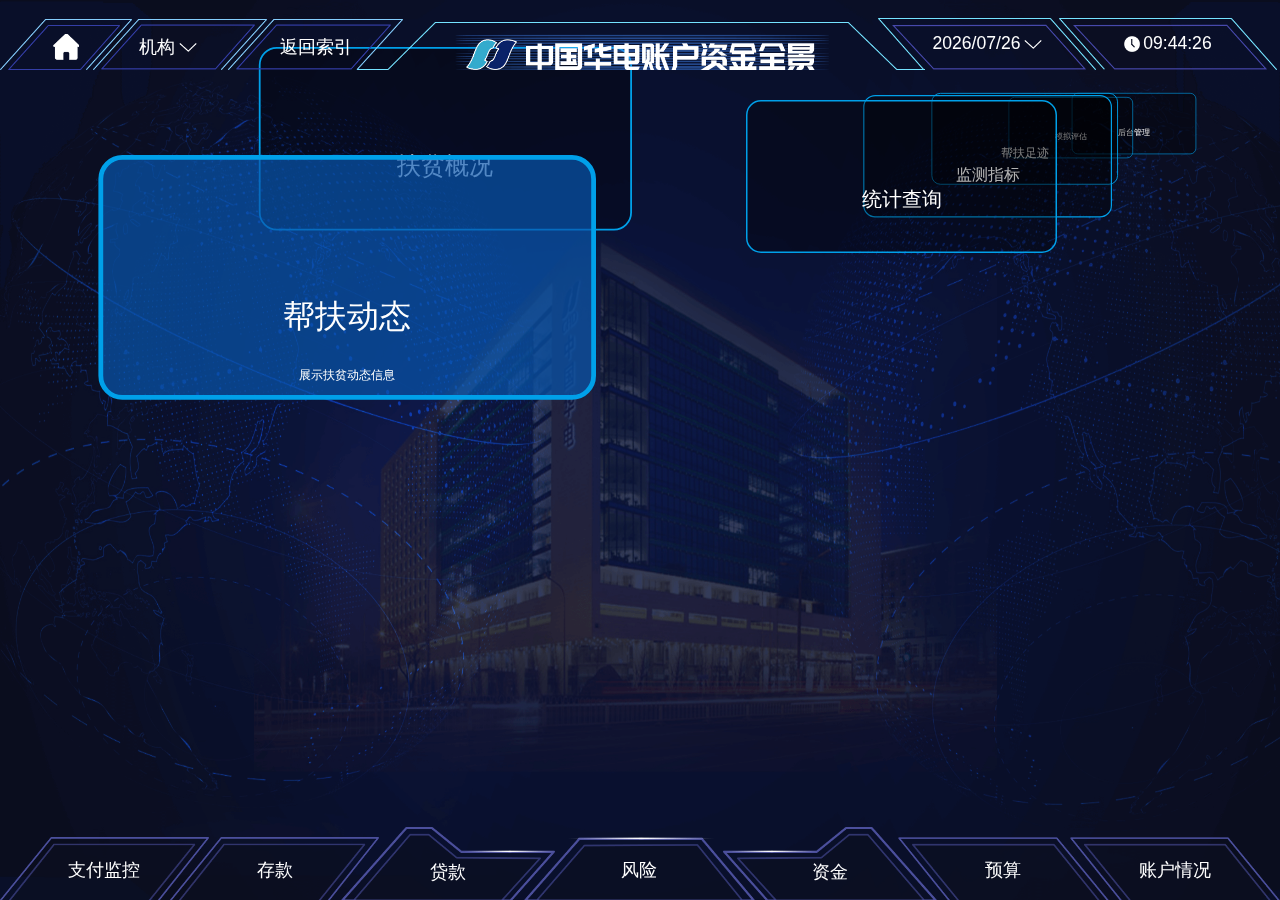
==== commit 1fd1e923: "修改了一些样式" ====
--- a/index.html
+++ b/index.html
@@ -3,69 +3,234 @@
 <head>
     <meta charset="UTF-8">
     <meta http-equiv="X-UA-Compatible" content="IE=edge,chrome=1">
-    <meta name="viewport" content="width=device-width, initial-scale=1.0">
+    <meta name="viewport" content="">
     <title>首页</title>
     <link rel="stylesheet" type="text/css" href="css/default.css" />
     <link rel="stylesheet" type="text/css" href="css/component.css" />
     <link rel="stylesheet" type="text/css" href="css/animations.css" />
     <link rel="stylesheet"  type="text/css" href="css/index.css">
+    <link rel="stylesheet"  type="text/css" href="css/capital.css">
     <script src="js/modernizr.custom.js"></script>
     <script src="js/jquery-3.1.0.min.js"></script>
     <script src="js/init.js"></script>
+    <script src="js/echarts.js" type="text/javascript" charset="utf-8"></script>
+    <script type="text/javascript" src="js/jquery.cookie.js"></script>
+    <script src="js/jquery.mousewheel.min.js"></script>
+    <!--<link rel="stylesheet" type="text/css" href="css/bootstrap.min.css"/>-->
+    <!--<link rel="stylesheet" type="text/css" href="css/totalFirstDashboard.css"/>-->
+    <script src="jslib/mosquitto-1.1.min.js" type="text/javascript"></script>
+    <script src="js/config.js" type="text/javascript"></script>
+    <script src="config/totalFirstDashboard.js" type="text/javascript"></script>
+	<script src="js/common.js" type="text/javascript" charset="utf-8"></script>
+	<script src="jslib/moment.js" type="text/javascript"></script>
+
+	
 </head>
 <body>
-
+		<div class="i" style="height: 10%;width: 100%; ">
+        		<div id="header">
+            <div class="index">
+                <img src="image/顶部控件_左1.png" style="width:100%;height:auto;" alt="">
+                <img src="image/首页-选中.png" class="home"  style="" alt="">
+            </div>
+            <div class="name">
+                <img src="image/顶部控件_左2.png" style="width:100%;height:auto;" alt="">
+                <div class="nameContent">
+                    <span class="nameTxt">机构</span>
+                    <span class="arrow"></span>
+                </div>
+            </div>
+            <div class="menu">
+                <img src="image/顶部控件_左2.png" style="width:100%;height:auto;" alt="">
+                <div class="menuContent">
+                    返回索引
+                </div>
+            </div>
+            <div class="title">
+                <div class="menuContent">
+                    <img class="logo" src="image/华电logo.png" alt="">
+                    <img  class="titleTxt" src="image/中国华电集团资金全景视图.png"  alt="">
+
+                </div>
+            </div>
+            <div class="date">
+                <img src="image/顶部控件_右12.png" style="width:100%;height:auto;" alt="">
+                <div class="menuContent">
+                    <span class="dateTxt1">2018/10/11</span>
+                    <span class="arrow"></span>
+                </div>
+            </div>
+            <div class="time">
+                <img src="image/顶部控件_右12.png" style="width:100%;height:auto;" alt="">
+                <div class="menuContent">
+                    <span class="timePng"></span>
+                    <span class="dateTxt2">10:16:50</span>
+
+                </div>
+            </div>
+        </div>
+        </div>
         <div id="pt-main" class="pt-perspective">
-            <div class="pt-page ">
-                <div style="background:green;width:100%;height:100%;">
-                </div>
-            </div>
-            <div class="pt-page">
-                <div style="background:gray;width:100%;height:100%;">
-                </div>
-            </div>
-            <div class="pt-page">
+
+        	<div class="pt-page" >
+                <div style="width:100%;height:80%;position: absolute;top: 0%;">
+                	<div id='appqrcode'></div>
+		            <div style='position:absolute;width:445px;height:388px;top:10px;right:205px;z-index: 10;'></div>
+		            <div id='allitemcont' class='section'>
+		                <div id='rolecontent' style='position: relative;width: 100%;height: 100%;margin-top: 0%;margin-left: 0%; color: #ffffff;'>
+		                </div>
+		            </div>
+                </div>
+            </div>
+
+            <div class="pt-page ">
+                <div style="width:100%;height:80%;position: absolute;top: 10%;">
+
+                	支付监控页面
+                </div>
+            </div>
+            <div class="pt-page">
+                <div style="width:100%;height:80%;position: absolute;top: 10%;">
+                	存款页面
+                </div>
+            </div>
+            <div class="pt-page">
+                <div style="width:100%;height:80%;position: absolute;top: 10%;">
+					贷款页面
+                </div>
+            </div>
+            <div class="pt-page">
+                <div style="width:100%;height:80%;position: absolute;top: 10%;">
+                	风险页面
+                </div>
+            </div>
+            <!--	资金页面 -->
+            <div class="pt-page ">
+                <div style="width:100%;height:80%;position: absolute;top: 10%;">
+                    <div class="indexBox">
+
+				        <div id="main">
+				            <div class="leftBox">
+				                    <ul class="balance">
+				                        <li>
+				                            <span class="leftTitle">
+				                                <img src="image/可用资金.png" alt="">可用资金 :</span>
+				                            <span class="leftNum"><b>3,123,456</b>万元</span>
+				                        </li>
+				                        <li>
+				                            <span class="leftTitle amount">
+				                                <img src="image/可用资金.png" alt="">账户数量 :</span>
+				                            <span class="leftNum"><b>5426</b>户</span>
+				                        </li>
+				                    </ul>
+				                    <div class="littleMap">
+				                        <div>
+				                            <span class="leftTitle">
+				                                <img src="image/华电全球.png" alt="">华电全球 :</span>
+
+				                        </div>
+				                    </div>
+				            </div>
+
+				            <div class="mid_map" style="width:66%;height:90%;position:absolute;top:8%;left:18%;background: url(image/中国地图.png)  140px  center no-repeat;background-size: contain;" >
+           							 <div id="mapCharts" style="width:100%;height:100%;border: 0px solid red;position:relative;z-index:22;"></div>
+				            </div>
+
+				            <div class="rightBox">
+				                <div>
+				                    <div>
+				                            <span class="rightTitle">
+				                                <img src="image/单位数量.png" class="numImg" alt="">单位数量 :</span>
+				                        <span class="rightNum"><b>1008</b>个</span>
+				                    </div>
+				                    <div class="moneyDetail">
+				                            <span class="rightTitle">
+				                                <img src="image/尺子.png" class="moneyImg" alt="">单位：万元
+				                            </span>
+
+				                        <div class="itemBox">
+				                            <div class="moneyItem">
+				                                <p class="range">0-1,000万</p>
+				                                <p class="rangeColor"> </p>
+				                            </div>
+				                            <div class="moneyItem">
+				                                <p class="range">1,000万-5,000万</p>
+				                                <p class="rangeColor color2"> </p>
+				                            </div>
+				                            <div class="moneyItem">
+				                                <p class="range">5,000万-10,000万</p>
+				                                <p class="rangeColor color3"> </p>
+				                            </div>
+				                            <div class="moneyItem">
+				                                <p class="range">10,000万-50,000万</p>
+				                                <p class="rangeColor color4"> </p>
+				                            </div>
+				                            <div class="moneyItem">
+				                                <p class="range">50,000万-100,000万</p>
+				                                <p class="rangeColor color5"> </p>
+				                            </div>
+				                            <div class="moneyItem">
+				                                <p class="range">100,000万-200,000万</p>
+				                                <p class="rangeColor color6"> </p>
+				                            </div>
+				                            <div class="moneyItem">
+				                                <p class="range">200,000万-500,000万</p>
+				                                <p class="rangeColor color7"> </p>
+				                            </div>
+				                            <div class="moneyItem">
+				                                <p class="range">500,000万以上</p>
+				                                <p class="rangeColor color8"> </p>
+				                            </div>
+
+				                        </div>
+				                    </div>
+				                </div>
+				            </div>
+				        </div>
+
+				    </div>
+
+                </div>
+            </div>
+            <div class="pt-page ">
+
+                <div style="width:100%;height:80%;position: absolute;top: 0%;">
+                	预算页面
+                </div>
+            </div>
+            <div class="pt-page ">
+                <div style="width:100%;height:80%;position: absolute;top: 0%;">
+                	账户情况
+                </div>
+            </div>
+           <!-- <div class="pt-page">
                 <div style="background:blue;width:100%;height:100%;">
 
                 </div>
             </div>
             <div class="pt-page">
-                <div style="background:red;width:100%;height:100%;">
-                    <iframe src="meau.html" frameborder="0" width="100%" height="100%"></iframe>
-                </div>
-            </div>
-            <div class="pt-page ">
-                <div style="width:100%;height:100%;">
-                    <iframe src="capital.html" frameborder="0" width="100%" height="100%"></iframe>
-                </div>
-            </div>
-            <div class="pt-page ">
                 <div style="background:blue;width:100%;height:100%;">
-                </div>
-            </div>
-            <div class="pt-page ">
-                <div style="background:blue;width:100%;height:100%;">
-                </div>
-            </div>
-            <div class="pt-page">
-                <div style="background:blue;width:100%;height:100%;">
-                </div>
-            </div>
-            <div class="pt-page">
-                <div style="background:blue;width:100%;height:100%;">
-                </div>
-            </div>
+
+                </div>
+            </div>-->
         </div>
         <ul class="tab">
-            <li class="tabItem pay">支付监控</li>
-            <li class="tabItem deposit">存款</li>
-            <li class="tabItem loan">贷款</li>
-            <li class="tabItem risk">风险</li>
-            <li class="tabItem capital">资金</li>
-            <li class="tabItem budget">预算</li>
-            <li class="tabItem account">账户情况</li>
+        	<li class="tabItem"style="display: none;" data="0">支付监控1</li>
+            <li class="tabItem pay"data="1">支付监控</li>
+            <li class="tabItem deposit"data="2">存款</li>
+            <li class="tabItem loan"data="3">贷款</li>
+            <li class="tabItem risk"data="4">风险</li>
+            <li class="tabItem capital"data="5">资金</li>
+            <li class="tabItem budget"data="6">预算</li>
+            <li class="tabItem account"data="7">账户情况</li>
         </ul>
         <script src="js/jquery.dlmenu.js"></script>
         <script src="js/pagetransitions.js"></script>
+        <script src="js/index_scroll.js" type="text/javascript" charset="utf-8"></script>
+        <script type="text/javascript" src="js/toolUtil.js"></script>
+        <link rel="stylesheet" href="css/home.css">
+    	<script src="jslib/database.js" type="text/javascript"></script>
+        <script src="js/index.js" type="text/javascript" charset="utf-8"></script>
+        <script src="js/btm_button.js" type="text/javascript" charset="utf-8"></script>
 </body>
 </html>--- a/css/default.css
+++ b/css/default.css
@@ -18,8 +18,7 @@
 	overflow: hidden;
 	width:100%;
 	height:100%;
-	min-width:980px;
-	min-height:1024px;
+
 }
 *{
 	box-sizing: border-box;
--- a/css/component.css
+++ b/css/component.css
@@ -1,12 +1,14 @@
 html, body { height: 100%; }
 
 .pt-perspective {
-	position: relative;
+	position: absolute;
 	width: 100%;
 	height: 100%;
 	-webkit-perspective: 1200px;
 	-moz-perspective: 1200px;
 	perspective: 1200px;
+	top:0;
+	left:0;
 }
 
 .pt-page {
@@ -26,6 +28,9 @@
 	-webkit-transform-style: preserve-3d;
 	-moz-transform-style: preserve-3d;
 	transform-style: preserve-3d;
+	background: url(../image/indexbg.png);
+	background-size:100% 100%;
+
 }
 
 .pt-page-current,
--- a/css/index.css
+++ b/css/index.css
@@ -1,3 +1,4 @@
+
 .tab{
     position:fixed;
     bottom:0;
--- a/css/capital.css
+++ b/css/capital.css
@@ -0,0 +1,217 @@
+#header{
+    width:100%;
+    padding-top:1.44%;
+    position:fixed;
+    top:0;
+    z-index: 100;
+}
+#header>div{
+    display:inline-block;
+}
+.index{
+    width:7.53rem;
+    position:relative;
+}
+.home{
+    width:19.42%;
+    height:auto;
+    position:absolute;
+    left:50%;
+    top:50%;
+    margin-left: -9.7%;
+    margin-top: -9.7%
+}
+.name{
+    width:13.6%;
+    position:relative;
+    margin-left:-2.5rem;
+}
+.nameContent{
+    position:absolute;
+    height:100%;
+    left:26.5%;
+    top:0;
+    display:flex;
+    align-items: center;
+}
+.arrow{
+    width:1rem;
+    height:0.5rem;
+    background:url(../image/向下.png);
+    background-size:100% 100%;
+    margin-top:0.034rem;
+    margin-left:0.2rem;
+}
+.indexBox{
+    width:100%;
+    height:100%;
+    background-size:100% 100%;
+}
+.menu{
+    width:13.67%;
+    position:relative;
+    margin-left:-2.5rem;
+}
+.menuContent{
+    position:absolute;
+    height:100%;
+    width:100%;
+    top:0;
+    display:flex;
+    align-items: center;
+    justify-content:center;
+}
+.title{
+    width:32.28rem;
+    height:2.72rem;
+    background:url(../image/顶部控件_中间.png) no-repeat;
+    background-size:100% 100%;
+    margin-left:-2.925rem;
+    position: relative;
+}
+.title .titleTxt{
+    width:16.47rem;
+    height:1.53rem;
+}
+.title .logo{
+    width:2.91rem;
+    height:1.78rem;
+    margin-right:0.5rem;
+}
+.title>.menuContent{
+    align-items: flex-end;
+}
+.date,.time{
+    width:12.4rem;
+    height:2.906rem;
+    margin-left:-2.925rem;
+    position:relative;
+}
+.time{
+    margin-left:-2.4rem;
+}
+.timePng{
+    width:0.906rem;
+    height:0.906rem;
+    background:url(../image/时间.png);
+    background-size:100% 100%;
+    margin-top:0.034rem;
+    margin-right:0.2rem;
+}
+.titleTxt{
+    font-size:1.5rem;
+}
+#main{
+    overflow: hidden;
+}
+.leftBox{
+    float:left;
+    margin-top:1.5rem;
+    margin-left:1rem;
+    font-size:1.06rem;
+}
+.leftTitle,.rightTitle{
+    width: 8.75rem;
+    height: 2.28rem;
+    background: url('../image/对角.png') no-repeat;
+    background-size:100% 100%;
+    text-align: center;
+    display: flex;
+    align-items: flex-end;
+    justify-content: center;
+
+}
+.rightTitle{
+    background: url('../image/对角右.png') no-repeat;
+    background-size:100% 100%;
+}
+.leftTitle>img{
+    width:1.375rem;
+    margin-right:0.2rem;
+}
+.leftNum{
+    display: block;
+    padding-left:1rem;
+}
+.leftNum>b{
+    font-size:2.125rem;
+    font-family: num;
+    color:rgba(249,185,11,1);
+}
+.rightNum{
+    display: block;
+    text-align: right;
+    padding-right:0.5rem;
+}
+.rightNum>b{
+    font-size:2.125rem;
+    font-family: num;
+    color:rgba(249,185,11,1);
+}
+.amount{
+    background: none;
+}
+.littleMap{
+    margin-top:1.5rem;
+}
+.littleMap img{
+    width:1.469rem;
+    height:1.469rem;
+}
+.rightBox{
+    float:right;
+    margin-top:1.5rem;
+    margin-right:1rem;
+    font-size:1.06rem;
+}
+.numImg{
+    width:1.34rem;
+    height:1.28rem;
+    margin-right:0.5rem;
+}
+.moneyImg{
+    width:1.406rem;
+    height:1.437rem;
+    margin-right:0.5rem;
+}
+.moneyDetail{
+    margin-top:2.25rem;
+}
+.itemBox{
+    margin-top:0.5rem;
+}
+.moneyItem{
+    margin-top:0.5rem;
+    padding-right:0.8rem;
+}
+.range{
+    font-size:0.78rem;
+    text-align: right;
+    margin-bottom:0.1rem;
+}
+.rangeColor{
+    height:0.625rem;
+
+    background:rgba(65,195,255,1);
+}
+.color2{
+    background:rgba(55,211,230,1);
+}
+.color3{
+    background:#37E68D;
+}
+.color4{
+    background:#FCFE3E;
+}
+.color5{
+    background:#FF8439;
+}
+.color6{
+    background:#FF4C39;
+}
+.color7{
+    background:#FF5277;
+}
+.color8{
+    background:#EE1D51;
+}--- a/css/totalFirstDashboard.css
+++ b/css/totalFirstDashboard.css
@@ -0,0 +1,620 @@
+﻿* { /**浏览器默认的margin和padding不同，解决方案是加一个全局的设置**/
+	margin: 0;
+	padding: 0;
+	border: 0;
+}
+
+html {
+	background-color: #000910;
+}
+
+body {
+	background-color: #000910;
+	margin: 0px 0px 0px 0px;
+	padding: 0px 0px 0px 0px;
+	color: white;
+	/*background-image: url("../images/bg3.png");
+	background-size:"100% 100%";*/
+	font-size: 12px;
+	font-family: '微软雅黑';
+	width: 1920px;
+	height: 1080px;
+	/*overflow-y:hidden;*/
+}
+ul,li{
+	list-style: none
+}
+.container {
+	padding-right: 0px;
+	padding-left: 0px;
+	padding-bottom: 0px;
+	margin-right: 0px;
+	margin-left: 0px;
+	margin-bottom: 0px;
+	width:100%;
+	height:1000px;
+   	/*overflow-y: hidden;*/
+}
+
+.row {
+	padding: 0px 0px 0px 0px;
+	margin-right: 0px;
+	margin-top: 0px;
+	margin-bottom: 0;
+	margin-left:0;
+	height: 100%; 
+}
+
+[class*="col-"] {
+	padding-top: 2px;
+	padding-bottom: 2px;
+	border: 0px solid rgba(86, 61, 124, .2);
+}
+
+/*********公共样式********/
+.flex_Box{
+			display: -webkit-flex;
+			display: flex;
+		}
+.flex_Box_inline{
+			display: -webkit-inline-flex;
+			display: inline-flex;
+		}
+/*********公共样式结束********/
+
+
+/******整体框架样式*******/
+.col-4{
+	width:33.33%;
+	margin: 0;
+	border: 0px solid red;
+	height: 100%;
+	padding:34px 0px;
+}
+.row{
+	border: 0px solid blue;
+}
+.col-4 div{
+	border:0px solid red;
+}
+.col-4:nth-child(1)>div:nth-child(1){
+	height: 543px;
+	padding:0 30px 0 24px;
+	margin-bottom:43px;
+}
+.col-4:nth-child(1)>div:nth-child(2){
+	height: 344px;
+	padding: 0 32px 0 22px;
+}
+.col-4:nth-child(2)>div:nth-child(1){
+	height:194px;
+	margin-top:-96px;
+	margin-left:-8px;
+	margin-right:-23px;
+	padding:7px 10px 0;
+}
+.col-4:nth-child(2)>div:nth-child(2){
+	height:596px;
+	position: relative;
+}
+.col-4:nth-child(2)>div:nth-child(3){
+	height:224px;
+	margin:0 -28px;
+}
+.col-4:nth-child(3)>div:nth-child(1){
+	height: 543px;
+	padding: 0 29px 0 47px;
+	margin-bottom:43px;
+}
+.col-4:nth-child(3)>div:nth-child(2){
+	height: 344px;
+	padding: 0 29px 0 32px;
+}
+
+/****翻牌样式****/
+.fp {
+	height:76px;
+	font-size:50px;
+	align-items:center;
+	/*background-color:blue;*/
+	margin-bottom: 8px;
+}
+.fp>span {
+	width:45px;
+	height:74px;
+	float:left;
+}
+span[id*=value]{
+	line-height:74px;
+	text-align:center;
+	background-color: rgba(1,2,7,.5);
+	margin:0 3px;
+	border-radius:3px;
+	font-weight:600;
+	color:#e6f421;
+	background-color: #0A126B;
+}
+.fp>.ZLG {
+	width: auto;
+	font-size:24px;
+	align-items: flex-end;
+	justify-content:center;
+}
+
+.y_e {
+	height:45px;
+	line-height:45px;
+	font-size:17px;
+	color:white;
+	background-color:rgba(1,2,7,.3);
+	position:relative;
+}
+.y_e>span:nth-child(2) {
+	margin-left:15px;
+}
+.y_e>span:nth-child(3) {
+	min-width:78px;
+	text-align:center;
+	position:absolute;
+	top:5.5px;
+	right:5px;
+	line-height:30px;
+	padding:0 3px;
+ 	background-color:#04A709;
+}
+/****表格公共样式******/
+.nav-list {
+	height:40px;
+	align-items:center;
+	font-size:17px;
+	margin-bottom: 10px;
+	position:relative;
+}
+.nav-list li a{
+	color:#a3c0fc;
+	padding: 8px 10px;
+	text-decoration: none;
+	font-weight:600;
+}
+.nav-list div a{
+	color:#a3c0fc;
+	padding: 8px 10px;
+	text-decoration: none;
+}
+.nav-list>li>a:focus ,.nav-list>div>a:focus{
+	background-color: transparent;
+}
+.nav>li.active>a,.nav>div.active>a{
+	color: #feffff;
+   	background-color: #fe0000;
+}
+.nav-list>li>a:hover,.nav-list>div>a:hover {
+	color: #feffff;
+	background-color: transparent;   /*当鼠标滑过的时候显示的背景色*/
+}
+
+.nav-list>li.active>a:hover,.nav-list>div.active>a:hover {
+	color: #feffff;
+	background-color: #fe0000;
+}
+.nav-list>li.active,.nav-list>div.active {
+	border: 0px solid #159bfe;
+}
+/**表格样式飞入飞出*/
+.tab_list{
+	width: 560px;
+	height: 450px;
+	border: 0px solid yellow;
+	position: relative;
+	padding-right: 8px;
+	overflow-x: hidden;
+	overflow-y: hidden;
+}
+#tab_L {
+	overflow-y: auto;
+}
+.tab_list li{
+	height: 40px;
+	border: 0px solid red;
+	margin: 0px auto 5px;
+	align-items:center;
+	justify-content:center;
+}
+.tab_list li:nth-child(2n-1){
+	background: -webkit-linear-gradient(left,rgba(8,23,57,.7),rgba(54,109,288,.75));
+}
+.tab_list li:nth-child(2n){
+	background: -webkit-linear-gradient(left,rgba(8,20,54,.5),rgba(16,41,101,.75));
+}
+.tab_list li .xh {
+	width: 35px;
+	height: 35px;
+	line-height: 35px;
+	text-align: center;
+	font-size: 18px;
+	color: white;
+	font-weight: 600;
+	background-color: #0975d7;
+}
+.tab_list li .white {
+	width: 130px;
+	color: white;
+	font-size: 16px;
+	text-align: center;
+	/*line-height: 40px;*/
+	justify-content:center;
+}
+.tab_list li .white2 {
+	width: 130px;
+}
+.tab_list li .white3 {
+	width: 170px;
+}
+.tab_list li .white4{
+	width:112px;
+}
+.tab_list li .bsColor {
+	width: 130px;
+	color: #6ce6ff;
+	font-size: 16px;
+	text-align: center;
+	line-height: 40px;
+}
+.tab_list li .bsColor2 {
+	width: 122px;
+	color: #6ce6ff;
+	font-size: 16px;
+	text-align: center;
+	line-height: 40px;
+}
+.tab_list li .bx {
+	width: 110px;
+	justify-content:center;
+}
+.tab_list li .bx2 {
+	width: 105px;
+	justify-content:center;
+}
+/*.tab_list li .bx {
+	width: 104px;
+	color: ;
+	font-size: 16px;
+	text-align: center;
+	line-height: 40px;
+}*/
+.tab_list li:nth-child(1) .xh {
+	background-color: #f8c200;
+}
+#tab_L.tab_list li:nth-child(1) .xh {
+	background-color: #0975d7;
+}
+/****左侧表格样式 ****/
+.col-4:nth-child(1)>div:nth-child(1)>h3{
+	margin-bottom: 16px;
+	color:#fdfa89;
+	font-weight:600;
+	margin-top: 0px;
+}
+/****右侧表格样式 ****/
+.col-4:nth-child(3)>div:nth-child(1)>h3{
+	margin-bottom: 16px;
+	color:#fdfa89;
+	text-align:right;
+	font-weight:600;
+	margin-top: 0px;
+}
+.col-4:nth-child(3)>div:nth-child(1)>ul:nth-child(2){
+	padding-left:316px;
+}
+/*****中间地图下部挂牌样式*******/
+.col-4:nth-child(2)>div:nth-child(3)>.gua_pai {
+	width:100%;
+	height:100%;
+	padding-top:3%;
+}
+.col-4:nth-child(2)>div:nth-child(3)>.gua_pai>li {
+	width:218px;
+	height:83px;
+	float:left;
+	border:2px solid #2751BD;
+	border-radius: 6px;
+	margin-left:10px;
+	margin-bottom:12px;
+	padding:2px;
+	/*flex-direction:column;
+	justify-content:center ;
+	padding-left:77px;
+	background-size:100% 100%;*/
+}
+.col-4:nth-child(2)>div:nth-child(3)>.gua_pai>li>div.init_gua {
+	width:100%;
+	height:100%;
+	float:left;
+	border:0px solid orange;
+	background-color:#000;
+	border-radius:6px;
+	flex-direction:column;
+	justify-content:center ;
+	padding-left:77px;
+	background-size:100% 100%;
+	transition: all 500ms linear;
+}
+.col-4:nth-child(2)>div:nth-child(3)>.gua_pai>li>div.init_gua>div {
+	z-index:2;
+}
+.col-4:nth-child(2)>div:nth-child(3)>.gua_pai>li>div.init_gua>div.gua_img {
+	width: 30%; 
+        height: 84%;
+	position:absolute;
+	left:6px;
+	top:6px;
+	z-index:1;
+	background-position:-7px -8px;
+	background-repeat: no-repeat;
+}
+.col-4:nth-child(2)>div:nth-child(3)>.gua_pai>li>div.init_gua>div.gua_meng {
+	width:100%;
+	height:100%;
+	position:absolute;
+	left:0;
+	top:0;
+	border-radius:6px;
+	z-index:0;
+} 
+.col-4:nth-child(2)>div:nth-child(3)>.gua_pai>li:nth-child(1)>div.init_gua>.gua_img {
+	background-image:url("../images/01.png");
+}
+.col-4:nth-child(2)>div:nth-child(3)>.gua_pai>li:nth-child(2)>div.init_gua>.gua_img {
+	background-image:url("../images/02.png");
+}
+.col-4:nth-child(2)>div:nth-child(3)>.gua_pai>li:nth-child(3)>div.init_gua>.gua_img {
+	background-image:url("../images/03.png");
+}
+.col-4:nth-child(2)>div:nth-child(3)>.gua_pai>li:nth-child(4)>div.init_gua>.gua_img {
+	background-image:url("../images/04.png");
+}
+.col-4:nth-child(2)>div:nth-child(3)>.gua_pai>li:nth-child(5)>div.init_gua>.gua_img {
+	background-image:url("../images/05.png");
+}
+.col-4:nth-child(2)>div:nth-child(3)>.gua_pai>li:nth-child(6)>div.init_gua>.gua_img {
+	background-image:url("../images/06.png");
+}
+.col-4:nth-child(2)>div:nth-child(3)>.gua_pai>li>div.init_gua>.gua_name {
+	font-size:15px;
+	/*margin-bottom:8px;*/
+}
+.col-4:nth-child(2)>div:nth-child(3)>.gua_pai>li>div.init_gua>.gua_money {
+	font-size:19px;
+}
+/*****表单控件样式*******/
+.spinner_G_parent{
+	width:207px;
+	height:34px;
+	position:absolute;
+	left:0px;
+	top:4px;
+	align-items:center;
+}
+.spinner_G {
+	width:80px;
+	height:30px;
+	margin-left:13px
+}
+.form-control{
+	height:34px;
+	padding:0;
+	color:#04fffc;
+	background-color:transparent;
+	border:0;
+}
+.input-group-addon,.form-control[readonly] {
+	padding:0 10px;
+	border: 0;
+	background-color:transparent;
+}
+/******举牌样式********/
+.jp{
+	width:100%;
+	height:100px;
+	position: absolute;
+	left:0;
+	top:0;
+	/*background-color:rgba(222,45,65,.6);*/
+}
+div._divStyDb_gai{
+	background-color:rgba(0,0,0,0);
+	color:#ffffff;
+	position: absolute;
+	left: 275.87393716595px;         /*left值330.373937165954减去元素本身宽度的二分之一;;;top减去元素高度再加上10*/
+	top:134.2097508369461px;
+	padding: 2px 8px;
+	font-size: 14px;
+	width: 109px;/*129px;*/
+	height: 256px;/*246px;*/
+	background: url('') no-repeat;
+	-moz-transform: scale(0,0); 	/* Firefox */
+	-webkit-transform: scale(0,0);
+	transform: scale(0,0);
+	-moz-transform-origin:50% 100%;
+	-webkit-transform-origin:50% 100%;
+	transform-origin:50% 100%;
+	opacity:0;
+	flex-direction:column;
+	align-items:center;
+	border:0px solid red;
+	z-index:222;
+	/*transition: transform 2s;*/
+}
+.divStyDb_son_xian{
+	/*width:8px;
+	background-image:url('../images/p4.png');*/
+	width:3px;
+	background-color: #fff;
+	background-size:100% 100%;
+	flex-grow:1;
+}
+.divStyDb_son {
+	width:102px;
+	height:102px;
+	font-size:15px;
+	margin-left:-5px;
+	margin-top:2px;
+	flex-direction:column;
+	justify-content:center;
+	align-items:center;
+}
+.divStyDb_son_gai {
+	width:106px;
+	height:103px;
+	font-size:15px;
+	background-image:url('../images/PP3.png');
+	background-size:100% 100%;
+	flex-direction:column;
+	justify-content:center;
+	align-items:center;
+}
+._divStyDb_Down>.divStyDb_son {
+	width:102px;
+	height:102px;
+	font-size:15px;
+	margin-left:-5px;
+	margin-top:2px;
+	position:absolute;
+	bottom:4px;
+	flex-direction:column;
+	justify-content:center;
+	align-items:center;
+}
+/*****LG:改变表单箭头颜色*****/
+.spinner.input-group .input-group-addon a.spin-up:hover,.spinner.input-group .input-group-addon a.spin-down:hover  {
+	color:#eee;
+}
+.spinner.input-group .input-group-addon a.spin-up,.spinner.input-group .input-group-addon a.spin-down {
+	color:#04fffc;
+}
+/**表格动画样式设置 **/
+.init_li {
+	-webkit-transform:translateZ(0) translateX(-600px);
+    transform:translateZ(0) translateX(-600px); 
+}
+.fadeInL {
+	-webkit-transform: translateY(600px);
+          transform:translateZ(0) translateX(0) translateY(600px) rotateX(60deg); 
+          -webkit-backface-visibility:hidden;
+          transform-style: preserve-3d;
+	/*animation: moveInL 550ms ease-in-out forwards;*/
+}
+.fadeOutL {
+	-webkit-transform: translateX(0px);
+          transform:translateX(0px) translateZ(0) translateY(0) ; 
+          -webkit-backface-visibility:hidden;
+          transform-style: preserve-3d;
+	/*animation: moveOutL 550ms ease-in-out forwards;*/
+}
+.fadeInR {
+	-webkit-transform: translateY(600px);
+          transform:translateZ(0) translateX(0) translateY(600px) rotateX(60deg);
+          -webkit-backface-visibility:hidden; 
+          transform-style: preserve-3d;
+	/*animation: moveInR 550ms ease-in-out forwards;*/
+}
+.fadeOutR {
+	-webkit-transform: translateX(0px);
+          transform:translateZ(0) translateX(0px) translateY(0);
+          -webkit-backface-visibility:hidden;
+          transform-style: preserve-3d; 
+	/*animation: moveOutR 550ms ease-in-out forwards;*/
+}
+@-webkit-keyframes moveInL {
+  to {
+    -webkit-transform: translateX(0);
+          transform: translateX(0) translateZ(0) translateY rotateX(0deg); } }
+
+@-webkit-keyframes moveOutL {
+  to {
+    -webkit-transform: translateX(-600px);
+            transform: translateX(-600px) translateZ(0) translateY(0) ; } }
+@-webkit-keyframes moveInR {
+  to {
+    -webkit-transform: translateX(0);
+          transform: translateX(0) translateZ(0) translateY(0) rotateX(0deg); } }
+
+@-webkit-keyframes moveOutR {
+  to {
+    -webkit-transform: translateX(600px);
+            transform: translateX(600px) translateZ(0) translateY(0) ; } }
+
+/*挂牌动画效果样式*/
+.init_gua {
+	transform-style:preserve-3d;
+	transform: rotateX(0deg);
+}
+.add_gua {
+	-webkit-animation: gua_money 900ms ease-in-out;
+	-moz-animation: gua_money 900ms ease-in-out;
+	animation: gua_money 900ms ease-in-out;	
+}
+.add_gua_meng{
+	-webkit-animation: gua_money 1200ms ease-in-out;
+	-moz-animation: gua_money 1200ms ease-in-out;
+	animation: gua_money2 1800ms ease-out 600ms;	
+}
+@-webkit-keyframes gua_money {
+	100%{
+		-webkit-transform: rotateX(360deg);
+		transform:rotateX(360deg);
+	};
+}
+@-webkit-keyframes gua_money2 {
+	0%{
+		background-color:rgba(0,245,245,1);
+		background-color:rgba(21,106,174,.8);
+	}
+	50%{
+		background-color:rgba(0,245,245,.5);
+		background-color:rgba(21,106,174,.7);
+	}
+	100%{
+		background-color:rgba(0,245,245,0);
+		background-color:#000;
+	};
+}
+/*文字保持一行不折行样式代码*/
+.text-overflow{
+	word-break:keep-all;           /* 不换行 */
+	white-space:nowrap;          /* 不换行 */
+	overflow:hidden;               /* 内容超出宽度时隐藏超出部分的内容 */
+	text-overflow:ellipsis;         /* 当对象内文本溢出时显示省略标记(...) ；需与overflow:hidden;一起使用。*/
+	padding: 0 5px;
+}            
+            
+/*---滚动条默认显示样式--*/  
+	::-webkit-scrollbar-thumb{  
+		/*background-color:#8dcfff;  */
+		background-color: rgba(192,192,192,0);
+		background-color: transparent;
+		height:20px;  
+		outline-offset:-0px;  
+		outline:0px solid #fff;  
+		-webkit-border-radius:0px;  
+		border: 0px solid #fff;  
+	} 
+	/*---鼠标点击滚动条显示样式--*/
+	::-webkit-scrollbar-thumb:hover{  
+		/*background-color:#8dcfff;*/  
+		background-color: rgba(192,192,192,0);
+		background-color: transparent;
+		height:20px;  
+		-webkit-border-radius:0px;  
+	} 
+	/*---滚动条大小--*/ 
+	::-webkit-scrollbar{  
+		width:8px;  
+		height:8px;
+	}  
+	/*---滚动框背景样式--*/  
+	::-webkit-scrollbar-track-piece{  
+		/*background-color:rgba(192,192,192,0);*/
+		background-color: transparent;  
+		-webkit-border-radius:0;  
+	}--- a/css/home.css
+++ b/css/home.css
@@ -0,0 +1,206 @@
+@charset "utf-8";
+*{
+	margin:0;
+	padding:0;
+}
+
+/*自定义滚动条*/
+::-webkit-scrollbar-track:horizontal
+{
+  border-radius:5px;
+  -webkit-box-shadow: inset 0 0 6px rgba(255,255,255,0);
+  background-color: rgba(255,255,255,0);
+}
+
+::-webkit-scrollbar
+{
+  width: 4px;
+  height:6px;
+  background-color: rgba(255,255,255,0);
+}
+
+::-webkit-scrollbar-thumb
+{
+  border-radius:5px;
+  background-color: #049dfb;
+}
+
+::-webkit-scrollbar-thumb:hover
+{
+  background-color: #049dfb;
+  cursor: pointer;
+}
+/*自定义滚动条*/
+a,a:hover{
+	text-decoration: none;
+}
+div
+{
+	box-sizing: border-box;
+}
+
+.section{
+	position: absolute;
+	top:0px;
+	bottom:0px;
+	width: 100%;
+	/*padding: 0px 50px;*/
+}
+#content{
+	position: relative;
+	width: 100%;
+	height: 100%;
+	color:#ffffff;
+}
+
+#mapDiv{
+	position: absolute;
+	width:540px;
+	height: 100%;
+}
+#menuList{
+	position: absolute;
+	top:130px;
+	bottom: 0px;
+	left: 0px;
+	right: 0px;
+}
+.menuitem{
+	/*position: relative;
+	float:left;
+	margin: 20px 35px;
+	width: 240px;
+	height: 60px;
+	text-align: center;
+	font-size: 16px;
+	line-height: 60px;
+	background-color: #0296FF;
+	border-radius: 5px;
+	box-shadow: 2px 2px 6px #4fb6ff;
+	cursor: pointer;*/
+	position: relative;
+    float: left;
+    color: #ffffff;
+    margin: 20px 35px;
+    overflow: hidden;
+    width: 385px;
+    height: 180px;
+    line-height: 80px;
+    cursor: pointer;
+    text-align: center;
+    font-size: 26px;
+    border-radius: 5px;
+}
+.submenuitem{
+	width:100px;height:80px;font-size:20px;margin: 50px 14px;
+}
+i{
+	/*margin-right: 20px;*/
+}
+#appqrcode{
+	position: absolute;
+	width: 150px;
+	height: 150px;
+    top: -10px;
+    right: 110px;
+    z-index: 100;
+    opacity: 0;
+    transition:all .4s;
+    background: url(../images/appqr.png) center center/contain no-repeat;
+}
+#operateinfo{
+	position: absolute;
+	width: 150px;
+	top: 80px;
+    right: -35px;
+    opacity: 0;
+    z-index: -1;
+    transition:all .4s;
+	background: rgba(255, 255, 255,0.1);
+    border-radius: 8px;
+    overflow:hidden;
+}
+.fileitem{
+	position: relative;
+	float: left;
+	width: 100%;
+	height: 40px;
+	line-height: 40px;
+	text-align: center;
+	font-size: 14px;
+	cursor: pointer;
+}
+.fileitem:hover{
+	background-color: #000;
+}
+.subcontent{
+	position: absolute;
+	width: 100%;
+    height: 100%;
+    background-color: rgba(255, 255, 255, 0.1);
+    left: 100%;
+    transition: all 0.5s;
+}
+.menupanel{
+	position:absolute;
+	top:155px;
+	width:622px;
+	height:306px;
+	left:310px;
+	background-color:rgba(9,86,172,0.7);
+	border:6px solid #00A0E9;
+	border-radius:30px;
+	transform-origin: right top;
+	transition:all 0.6s;
+}
+.menupanel_canclick{
+	cursor: pointer;
+}
+.menupanel_bk{
+	border:3px solid #00A0E9;
+	background-color:rgba(0,0,0,0.3);
+}
+.menuicon{
+	position:relative;float:left;width:100%;height:120px;height: 95px;margin:60px 0px 10px 0px;
+}
+.menutext{
+	position:relative;float:left;width:100%;line-height:60px;font-size:40px;color:#FFFFFF;text-align:center;
+}
+.menudesc{
+	position:absolute;bottom:10px;width:100%;line-height:30px;font-size:15px;color:#FFFFFF;text-align:center;display: none;
+}
+.menupanel_canclick .menudesc{
+	display: block;
+}
+#outtimer {
+	opacity: 0.7;
+    line-height: 110px;
+    position: absolute;
+    width: 400px;
+    height: 178px;
+    background: #717F95;
+    line-height: 260px;
+    text-align: center;
+    font-size: 52px;
+    font-weight: 600;
+    top: 120px;
+    left: calc(7% - 150px);
+    color: #FFFFFF;
+    font-family: "微软雅黑";
+}
+.number{
+	background: url(../images/number/1.png) left center no-repeat;
+	transition:all 0.3s;
+}
+#zky_timer_begin{
+	position: absolute;
+	top: 120px;
+	left: calc(7% - 150px);	
+	width: 400px;
+	height: 100px;
+	text-align: center;
+	line-height: 100px;
+	color: #FFFFFF;
+	font-size: 32px;
+	font-family: "微软雅黑";
+}
